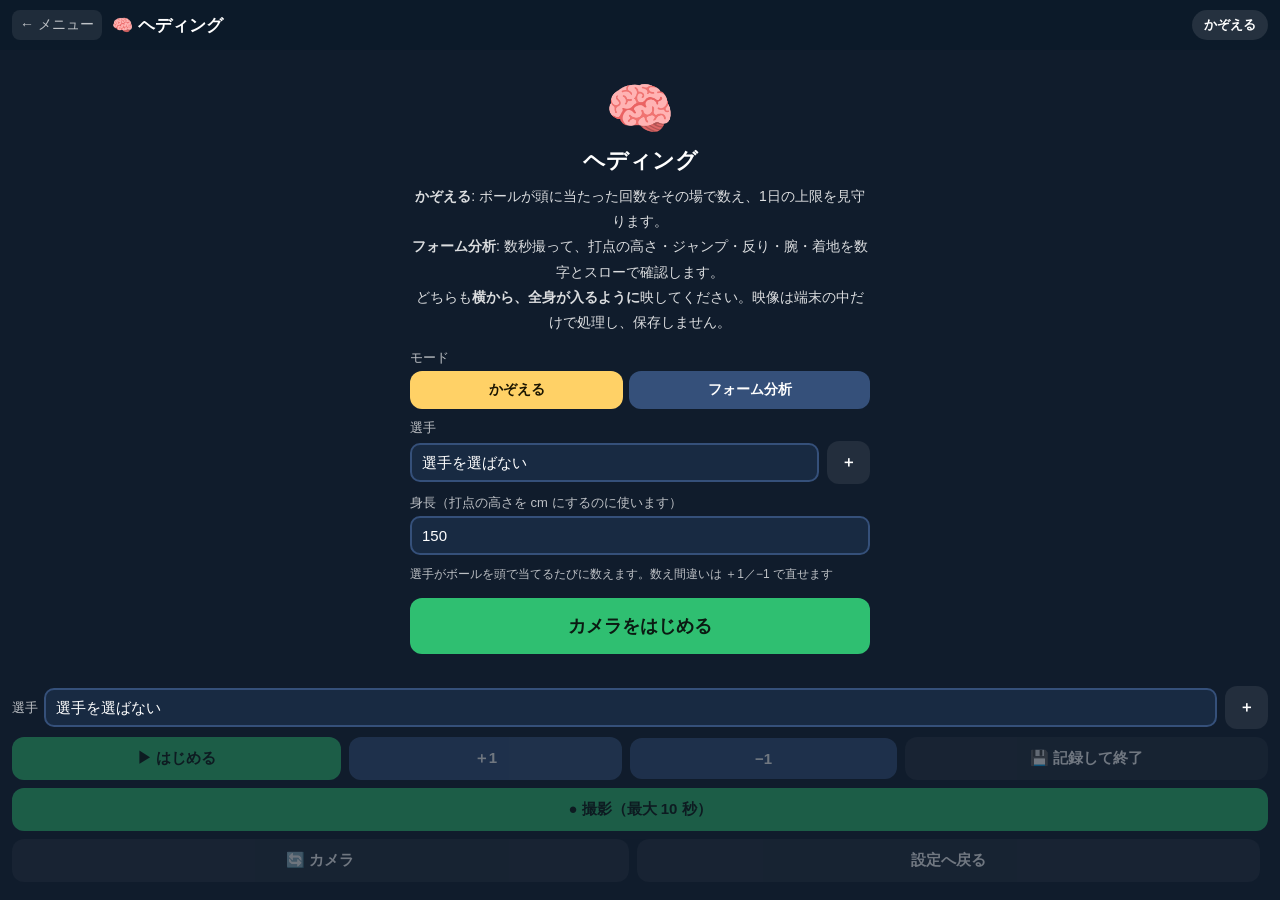
==== heading.html @ e214e5a9 "タイム計測・ヘディング・きろくを追加（オフライン対応の PWA） - ⏱ タイム計測: 画面の線の帯の画素変化で通過を検出（光電管方式、AI なし・60fps）。10/20/30m スプリント（スター" ====
<!DOCTYPE html>
<html lang="ja">
<head>
<meta charset="UTF-8">
<meta name="viewport" content="width=device-width, initial-scale=1, maximum-scale=1, user-scalable=no, viewport-fit=cover">
<meta name="theme-color" content="#0d1b2a">
<link rel="manifest" href="manifest.webmanifest">
<link rel="apple-touch-icon" href="img/icon-192.png">
<title>🧠 ヘディング</title>
<link rel="stylesheet" href="css/app.css">
<style>
  .cnt{position:absolute;top:8px;left:50%;transform:translateX(-50%);text-align:center;pointer-events:none;text-shadow:0 2px 12px rgba(0,0,0,.85)}
  .cnt .v{font-size:clamp(64px,18vw,140px);font-weight:800;line-height:1;color:#7CFC8A}
  .cnt .v.pop{transform:scale(1.2)}
  .cnt .l{font-size:13px;opacity:.85}
  .cnt .warn{color:var(--gold);font-weight:800;font-size:15px;margin-top:4px}
  .rec{position:absolute;top:10px;right:10px;background:rgba(230,57,70,.9);border-radius:999px;padding:6px 12px;font-weight:800;font-size:14px;pointer-events:none}
  .rec[hidden]{display:none}
  .prog{position:absolute;left:10%;right:10%;top:50%;transform:translateY(-50%);background:rgba(0,0,0,.7);border-radius:14px;padding:16px;text-align:center}
  .prog .bar{height:10px;border-radius:5px;background:rgba(255,255,255,.15);margin-top:10px;overflow:hidden}
  .prog .bar i{display:block;height:100%;background:var(--accent);width:0}
  .prog[hidden]{display:none}
  .contacts{display:flex;gap:6px;overflow-x:auto;padding-bottom:4px}
  .contacts button{flex:0 0 auto;padding:8px 12px;font-size:13px;background:rgba(255,255,255,.1)}
  .contacts button.on{background:var(--gold);color:#1a1400}
  .metrics{display:grid;grid-template-columns:repeat(auto-fill,minmax(120px,1fr));gap:6px}
  .metrics .m{background:var(--panel);border-radius:10px;padding:8px 10px}
  .metrics .m small{display:block;color:var(--dim);font-size:11px}
  .metrics .m b{font-size:20px;color:var(--gold)}
  .metrics .m b .u{font-size:12px;color:var(--dim);font-weight:600}
  .advice{font-size:13px;line-height:1.7;background:rgba(255,209,102,.12);border-left:3px solid var(--gold);padding:8px 10px;border-radius:8px}
  .scrub{display:flex;align-items:center;gap:8px}
  .scrub input{flex:1;accent-color:var(--blue)}
  .scrub button{padding:8px 12px}
</style>
</head>
<body>
<header>
  <a href="index.html">← メニュー</a>
  <h1>🧠 ヘディング</h1>
  <span class="chip" id="modeChip">かぞえる</span>
</header>

<div id="stage">
  <video id="video" playsinline muted></video>
  <canvas id="canvas"></canvas>
  <div class="cnt" id="cnt" hidden><div class="v" id="count">0</div><div class="l" id="cntLabel">今回の回数</div><div class="warn" id="capWarn"></div></div>
  <div class="rec" id="recTag" hidden>● 撮影中 <span id="recSec">0.0</span> 秒</div>
  <div class="prog" id="prog" hidden><div id="progText">分析中…</div><div class="bar"><i id="progBar"></i></div></div>
  <div class="status" id="status"></div>

  <div class="intro" id="intro">
    <div class="icon">🧠</div>
    <h2>ヘディング</h2>
    <p><b>かぞえる</b>: ボールが頭に当たった回数をその場で数え、1日の上限を見守ります。<br>
       <b>フォーム分析</b>: 数秒撮って、打点の高さ・ジャンプ・反り・腕・着地を数字とスローで確認します。<br>
       どちらも<b>横から、全身が入るように</b>映してください。映像は端末の中だけで処理し、保存しません。</p>
    <div class="form">
      <label>モード
        <div class="seg" id="modeSeg"><button data-mode="count" class="on">かぞえる</button><button data-mode="form">フォーム分析</button></div></label>
      <label>選手<div id="picker"></div></label>
      <label id="hLab">身長（打点の高さを cm にするのに使います）<input type="number" id="heightIn" inputmode="numeric" min="80" max="220" value="150"></label>
      <div class="hint" id="modeHint"></div>
    </div>
    <button class="go" id="setupBtn">カメラをはじめる</button>
    <div class="st" id="introStatus"></div>
  </div>
</div>

<div id="controls">
  <div class="row"><label style="flex:1">選手 <div id="picker2" style="flex:1"></div></label></div>
  <div class="row" id="countRow">
    <button class="primary" id="goBtn" disabled>▶ はじめる</button>
    <button id="plusBtn" disabled>＋1</button><button id="minusBtn" disabled>−1</button>
    <button class="ghost" id="saveCountBtn" disabled>💾 記録して終了</button>
  </div>
  <div class="row" id="formRow" hidden>
    <button class="primary" id="recBtn" disabled>● 撮影（最大 10 秒）</button>
    <button class="ghost" id="againBtn" hidden>もう一度撮る</button>
    <button class="ghost" id="saveFormBtn" hidden>💾 記録する</button>
  </div>
  <div id="review" hidden>
    <div class="scrub"><button id="prevF">◀</button><input type="range" id="scrubIn" min="0" max="0" value="0"><button id="nextF">▶</button><span class="hint" id="frameInfo"></span></div>
    <div class="contacts" id="contacts"></div>
    <div class="metrics" id="metrics"></div>
    <div class="advice" id="advice"></div>
  </div>
  <div class="row"><button class="ghost" id="flipBtn" disabled>🔄 カメラ</button><button class="ghost" id="settingsBtn" disabled>設定へ戻る</button><span class="hint" id="perf"></span></div>
  <div class="hint" id="hint"></div>
</div>

<script src="js/records.js"></script>
<script src="js/heading-core.js"></script>
<script src="js/common.js"></script>
<script type="module">
import { createPose, createBall, ballFrom, POSE_CONNECTIONS } from './js/vision.js';
const HC = window.HeadingCore, R = window.TrainingRecords, $ = id => document.getElementById(id);
const video = $('video'), canvas = $('canvas'), ctx = canvas.getContext('2d');

// ---------- 設定 ----------
let mode = localStorage.getItem('ts.heading.mode') || 'count';
let heightCm = +localStorage.getItem('ts.heading.height') || 150;
let facing = 'environment';
const picker = TS.playerPicker($('picker'), () => { heightFromPlayer(); picker2.refresh(); });
const picker2 = TS.playerPicker($('picker2'), () => { picker.refresh(); heightFromPlayer(); renderCount(); });
$('heightIn').value = heightCm;
function heightFromPlayer() {
  const p = R.playerById(TS.store, picker.get());
  if (p && p.heightCm) { heightCm = p.heightCm; $('heightIn').value = heightCm; }
}
heightFromPlayer();
function renderIntro() {
  document.querySelectorAll('#modeSeg button').forEach(b => b.classList.toggle('on', b.dataset.mode === mode));
  $('modeHint').textContent = mode === 'count'
    ? '選手がボールを頭で当てるたびに数えます。数え間違いは ＋1／−1 で直せます'
    : '「● 撮影」を押したら、最初に 1 秒まっすぐ立ってから、投げてもらったボールをヘディングしてください（1 本〜数本）';
  $('modeChip').textContent = mode === 'count' ? 'かぞえる' : 'フォーム分析';
}
document.querySelectorAll('#modeSeg button').forEach(b => b.addEventListener('click', () => { mode = b.dataset.mode; localStorage.setItem('ts.heading.mode', mode); renderIntro(); }));
renderIntro();

// ---------- 共通 ----------
let vw = 0, vh = 0, pose = null, ball = null, loopOn = false, lastTs = 0;
const setStatus = s => { $('status').textContent = s; $('status').style.display = s ? '' : 'none'; };
function tsMs(sec) { let ms = Math.round(sec * 1000); if (ms <= lastTs) ms = lastTs + 1; lastTs = ms; return ms; }
function drawPose(lm, color) {
  if (!lm) return;
  ctx.save(); ctx.strokeStyle = color || '#6EC6FF'; ctx.lineWidth = Math.max(2, vw / 320); ctx.fillStyle = ctx.strokeStyle;
  for (const c of POSE_CONNECTIONS) {
    const a = lm[c.start], b = lm[c.end];
    if (!a || !b || a.visibility < 0.4 || b.visibility < 0.4) continue;
    ctx.beginPath(); ctx.moveTo(a.x, a.y); ctx.lineTo(b.x, b.y); ctx.stroke();
  }
  for (const p of lm) { if (p.visibility >= 0.4) { ctx.beginPath(); ctx.arc(p.x, p.y, ctx.lineWidth * 1.4, 0, Math.PI * 2); ctx.fill(); } }
  ctx.restore();
}
function drawBall(b, color) {
  if (!b) return;
  ctx.save(); ctx.strokeStyle = color || '#FFD166'; ctx.lineWidth = Math.max(3, vw / 240);
  ctx.beginPath(); ctx.arc(b.x, b.y, b.r + 4, 0, Math.PI * 2); ctx.stroke(); ctx.restore();
}

// ---------- かぞえる ----------
const counter = new HC.HeadingCounter();
let counting = false, sessionCount = 0, detectBusy = false, perfAcc = 0, perfN = 0;
function capOf() { const p = R.playerById(TS.store, picker.get()); return p ? (p.headingCap || 20) : 20; }
function renderCount() {
  $('count').textContent = sessionCount;
  const pid = picker.get();
  if (pid) {
    const today = R.todayTotal(TS.store, pid, 'heading') + sessionCount, cap = capOf();
    $('cntLabel').textContent = `今回 ${sessionCount} 回　今日の合計 ${today} / ${cap} 回`;
    $('capWarn').textContent = today >= cap ? '⚠ 今日の上限に達しました。ここまでにしましょう' : today >= cap * 0.8 ? '上限が近づいています' : '';
  } else { $('cntLabel').textContent = '今回の回数'; $('capWarn').textContent = ''; }
}
function bump() {
  sessionCount++; renderCount();
  $('count').classList.add('pop'); setTimeout(() => $('count').classList.remove('pop'), 120);
  TS.beep(660 + Math.min(sessionCount * 6, 300), 0.1, 0.2);
  const pid = picker.get();
  if (pid && R.todayTotal(TS.store, pid, 'heading') + sessionCount === capOf()) { TS.beep(300, 0.4, 0.4, 'square'); }
}
async function countLoop() {
  if (!loopOn || mode !== 'count') return;
  if (!detectBusy && video.readyState >= 2) {
    detectBusy = true;
    const t0 = performance.now(), ms = tsMs(video.currentTime || t0 / 1000);
    let lm = null, b = null;
    try {
      const pr = pose.detectForVideo(video, ms);
      lm = pr.landmarks && pr.landmarks[0] ? HC.toPx(pr.landmarks[0], vw, vh) : null;
      b = ballFrom(ball.detectForVideo(video, ms));
    } catch (e) { console.warn(e); }
    ctx.drawImage(video, 0, 0, vw, vh);
    drawPose(lm); drawBall(b);
    const head = lm ? HC.headOf(lm) : null;
    if (head) { ctx.save(); ctx.strokeStyle = 'rgba(124,252,138,.8)'; ctx.lineWidth = 2; ctx.beginPath(); ctx.arc(head.x, head.y, head.s, 0, Math.PI * 2); ctx.stroke(); ctx.restore(); }
    if (counting && counter.push(ms / 1000, b, head)) bump();
    if (!head) setStatus('全身が映るように立ってください'); else if (!b) setStatus(counting ? 'ボールを見つけたら黄色い丸が付きます' : ''); else if (!counting) setStatus('「▶ はじめる」で数え始めます');
    else setStatus('');
    perfAcc += performance.now() - t0; perfN++;
    if (perfN >= 30) { $('perf').textContent = Math.round(1000 / (perfAcc / perfN)) + ' fps'; perfAcc = 0; perfN = 0; }
    detectBusy = false;
  }
  requestAnimationFrame(countLoop);
}
$('goBtn').addEventListener('click', () => {
  TS.unlockAudio();
  counting = !counting;
  $('goBtn').textContent = counting ? '⏸ 止める' : '▶ はじめる';
  $('goBtn').classList.toggle('danger', counting);
  if (counting) counter.reset();
});
$('plusBtn').addEventListener('click', () => { sessionCount++; renderCount(); });
$('minusBtn').addEventListener('click', () => { sessionCount = Math.max(0, sessionCount - 1); renderCount(); });
$('saveCountBtn').addEventListener('click', () => {
  if (sessionCount > 0) { R.addRecord(TS.store, picker.get(), 'heading', sessionCount); TS.saveStore(); TS.toast(`${sessionCount} 回を記録しました`); }
  sessionCount = 0; counting = false; $('goBtn').textContent = '▶ はじめる'; $('goBtn').classList.remove('danger'); renderCount();
});

// ---------- フォーム分析 ----------
let clip = [], recording = false, recStart = 0, capBusy = false, capCanvas = document.createElement('canvas'), capCtx = capCanvas.getContext('2d');
let analysis = null, frameIdx = 0, rvfc = 0, clipW = 0, clipH = 0, shownBmp = null, showSeq = 0;
const MAX_REC = 10, CAP_W = 960;
function formLoop(now, meta) {
  if (!loopOn || mode !== 'form') return;
  if (!analysis) { ctx.drawImage(video, 0, 0, vw, vh); }
  if (recording) {
    const t = (meta && typeof meta.mediaTime === 'number') ? meta.mediaTime : now / 1000;
    if (!recStart) recStart = t;
    const el = t - recStart;
    $('recSec').textContent = el.toFixed(1);
    if (!capBusy) {
      capBusy = true;
      capCtx.drawImage(video, 0, 0, capCanvas.width, capCanvas.height);
      const at = el;
      capCanvas.toBlob(blob => { if (recording && blob) clip.push({ t: at, blob }); capBusy = false; }, 'image/jpeg', 0.85);
    }
    if (el >= MAX_REC) stopRec();
  }
  rvfc = video.requestVideoFrameCallback ? video.requestVideoFrameCallback(formLoop) : requestAnimationFrame(n => formLoop(n, null));
}
function startRec() {
  TS.unlockAudio();
  clip = []; recStart = 0; recording = true; analysis = null;
  $('review').hidden = true; $('againBtn').hidden = true; $('saveFormBtn').hidden = true;
  $('recTag').hidden = false; $('recBtn').textContent = '■ 止める'; $('recBtn').classList.add('danger');
  setStatus('まっすぐ立ってから、ヘディング！');
  TS.beep(523, 0.1, 0.2);
}
function stopRec() {
  if (!recording) return;
  recording = false;
  $('recTag').hidden = true; $('recBtn').textContent = '● 撮影（最大 10 秒）'; $('recBtn').classList.remove('danger');
  TS.beep(392, 0.15, 0.2);
  setTimeout(analyze, 150);
}
$('recBtn').addEventListener('click', () => { if (recording) stopRec(); else startRec(); });
$('againBtn').addEventListener('click', () => { analysis = null; frames = []; $('review').hidden = true; $('againBtn').hidden = true; $('saveFormBtn').hidden = true; $('recBtn').hidden = false; setStatus(''); });

let frames = [];   // 分析用 {t, blob, lm, ball, body}（画像は圧縮したまま持ち、見るときだけ展開する）
async function analyze() {
  if (clip.length < 10) { setStatus('短すぎました。もう一度撮ってください'); return; }
  $('prog').hidden = false; $('recBtn').disabled = true;
  frames = [];
  lastTs = 0;
  for (let i = 0; i < clip.length; i++) {
    const f = clip[i];
    $('progText').textContent = `分析中… ${i + 1} / ${clip.length} コマ`;
    $('progBar').style.width = Math.round((i + 1) / clip.length * 100) + '%';
    let lm = null, b = null, bmp = null;
    try {
      bmp = await createImageBitmap(f.blob);
      const ms = tsMs(f.t + 1);
      const pr = pose.detectForVideo(bmp, ms);
      lm = pr.landmarks && pr.landmarks[0] ? HC.toPx(pr.landmarks[0], bmp.width, bmp.height) : null;
      b = ballFrom(ball.detectForVideo(bmp, ms));
    } catch (e) { console.warn(e); }
    if (bmp) { clipW = bmp.width; clipH = bmp.height; bmp.close(); }
    frames.push({ t: f.t, blob: f.blob, lm, ball: b, body: lm ? HC.bodyOf(lm) : null });
    if (i % 4 === 3) await new Promise(r => setTimeout(r, 0));
  }
  clip = [];
  analysis = HC.analyzeClip(frames, { heightCm });
  $('prog').hidden = true; $('recBtn').disabled = false; $('recBtn').hidden = true;
  $('againBtn').hidden = false; $('saveFormBtn').hidden = analysis.contacts.length === 0;
  showReview();
}
const CONTACT_JA = { forehead: '額（おでこ）', top: '頭のてっぺん', low: '顔・首' };
function showReview() {
  const cs = analysis.contacts;
  $('review').hidden = false;
  $('scrubIn').max = frames.length - 1;
  $('contacts').innerHTML = cs.length ? cs.map((c, i) => `<button data-i="${i}">${i + 1} 本目 ${c.t.toFixed(2)}s</button>`).join('') : '<span class="hint">当たった瞬間が見つかりませんでした。ボールと全身が映っているか、明るさを確かめてもう一度</span>';
  $('contacts').querySelectorAll('button').forEach(b => b.addEventListener('click', () => selectContact(+b.dataset.i)));
  if (cs.length) selectContact(0); else { showFrame(0); $('metrics').innerHTML = ''; $('advice').textContent = ''; }
  setStatus(cs.length ? `${cs.length} 本 見つかりました。◀ ▶ でコマ送りできます` : '');
}
let curContact = -1;
function selectContact(i) {
  curContact = i;
  const c = analysis.contacts[i];
  $('contacts').querySelectorAll('button').forEach(b => b.classList.toggle('on', +b.dataset.i === i));
  const m = [], u = (v, unit) => `${v}<span class="u"> ${unit}</span>`;
  if (c.contactHeightCm != null) m.push(['打点の高さ', u(c.contactHeightCm, 'cm')]);
  if (c.jumpCm != null) m.push(['ジャンプ', u(c.jumpCm, 'cm')]);
  m.push(['当てた場所', CONTACT_JA[c.contact] || '—']);
  if (c.takeoffToContactSec != null) m.push(['踏み切り→当たる', u(c.takeoffToContactSec.toFixed(2), '秒')]);
  if (c.backLeanDeg != null) m.push(['上体の反り', u(c.backLeanDeg, '°')]);
  if (c.leanAtContactDeg != null) m.push(['当たる瞬間の傾き', u(c.leanAtContactDeg, '°')]);
  if (c.elbowRiseCm != null) m.push(['肘の高さ（肩から）', u((c.elbowRiseCm > 0 ? '+' : '') + c.elbowRiseCm, 'cm')]);
  if (c.landingKneeDeg != null) m.push(['着地の膝', u(c.landingKneeDeg, '°')]);
  $('metrics').innerHTML = m.map(x => `<div class="m"><small>${x[0]}</small><b>${x[1]}</b></div>`).join('');
  const adv = [];
  if (c.contact === 'top') adv.push('頭のてっぺんに当たっています。額（おでこ）で当てるように、ボールを最後まで見ましょう。');
  if (c.contact === 'low') adv.push('当たる位置が低め。ボールに対して踏み込み、額で迎えにいきましょう。');
  if (c.contact === 'forehead') adv.push('額でしっかり当てられています。');
  if (c.backLeanDeg != null && c.backLeanDeg < 8) adv.push('上体の反りが小さめ。当たる前に胸を張って反り、振り出すと強いヘディングになります。');
  if (c.elbowRiseCm != null && c.elbowRiseCm < -5) adv.push('腕が下がっています。両腕を振り上げてバランスを取ると、空中で安定します。');
  if (c.takeoffToContactSec != null && c.takeoffToContactSec < 0.12) adv.push('踏み切りが遅め。少し早めにジャンプして、最高点で当てましょう。');
  if (c.landingKneeDeg != null && c.landingKneeDeg > 165) adv.push('着地で膝が伸びています。膝を曲げてやわらかく着地するとケガの予防になります。');
  if (c.jumpCm != null && c.jumpCm < 5) adv.push('その場のヘディングです。ジャンプヘッドでは打点がさらに上がります。');
  $('advice').textContent = adv.join(' ');
  showFrame(c.frame);
}
async function showFrame(i) {
  frameIdx = Math.max(0, Math.min(frames.length - 1, i));
  $('scrubIn').value = frameIdx;
  const f = frames[frameIdx];
  if (!f) return;
  $('frameInfo').textContent = `${f.t.toFixed(2)}s`;
  const seq = ++showSeq;
  let bmp = null;
  try { bmp = await createImageBitmap(f.blob); } catch (e) { /* 展開できなければ骨格だけ描く */ }
  if (seq !== showSeq) { if (bmp) bmp.close(); return; }   // 送りが速いときは最後の 1 枚だけ描く
  if (shownBmp) shownBmp.close();
  shownBmp = bmp;
  if (canvas.width !== clipW && clipW) { canvas.width = clipW; canvas.height = clipH; vw = clipW; vh = clipH; }
  if (bmp) ctx.drawImage(bmp, 0, 0); else { ctx.fillStyle = '#000'; ctx.fillRect(0, 0, vw, vh); }
  drawPose(f.lm, '#6EC6FF'); drawBall(f.ball);
  const ref = analysis && analysis.ref;
  if (ref) {
    ctx.save(); ctx.setLineDash([8, 6]); ctx.lineWidth = 2;
    ctx.strokeStyle = 'rgba(255,255,255,.7)'; ctx.beginPath(); ctx.moveTo(0, ref.groundY); ctx.lineTo(vw, ref.groundY); ctx.stroke();
    ctx.strokeStyle = 'rgba(255,209,102,.8)'; ctx.beginPath(); ctx.moveTo(0, ref.headTop); ctx.lineTo(vw, ref.headTop); ctx.stroke();
    ctx.setLineDash([]); ctx.fillStyle = '#FFD166'; ctx.font = `bold ${Math.round(vh / 32)}px sans-serif`; ctx.fillText('立ったときの頭', 8, ref.headTop - 6);
    const c = curContact >= 0 ? analysis.contacts[curContact] : null;
    if (c && c.frame === frameIdx && c.ball && c.contactHeightCm != null) {
      ctx.strokeStyle = '#7CFC8A'; ctx.lineWidth = 3; ctx.beginPath(); ctx.moveTo(c.ball.x, c.ball.y); ctx.lineTo(c.ball.x, ref.groundY); ctx.stroke();
      ctx.fillStyle = '#7CFC8A'; ctx.font = `bold ${Math.round(vh / 22)}px sans-serif`; ctx.fillText(`${c.contactHeightCm} cm`, c.ball.x + 10, (c.ball.y + ref.groundY) / 2);
    }
    ctx.restore();
  }
}
$('scrubIn').addEventListener('input', () => showFrame(+$('scrubIn').value));
$('prevF').addEventListener('click', () => showFrame(frameIdx - 1));
$('nextF').addEventListener('click', () => showFrame(frameIdx + 1));
$('saveFormBtn').addEventListener('click', () => {
  const cs = analysis.contacts, pid = picker.get();
  R.addRecord(TS.store, pid, 'heading', cs.length);
  const hs = cs.map(c => c.contactHeightCm).filter(v => v != null), js = cs.map(c => c.jumpCm).filter(v => v != null);
  if (hs.length) R.addRecord(TS.store, pid, 'headHeight', Math.max(...hs));
  if (js.length) R.addRecord(TS.store, pid, 'headJump', Math.max(...js));
  TS.saveStore();
  TS.toast(`記録しました（${cs.length} 本${hs.length ? '・打点 ' + Math.max(...hs) + 'cm' : ''}）`);
  $('saveFormBtn').hidden = true;
});

// ---------- 開始 ----------
function onCamera() {
  vw = video.videoWidth; vh = video.videoHeight;
  canvas.width = vw; canvas.height = vh;
  const k = Math.min(1, CAP_W / vw);
  capCanvas.width = Math.round(vw * k); capCanvas.height = Math.round(vh * k);
}
$('setupBtn').addEventListener('click', async () => {
  TS.unlockAudio();
  const h = parseInt($('heightIn').value, 10);
  if (!(h >= 80 && h <= 220)) { $('introStatus').textContent = '身長は 80〜220cm で入力してください'; return; }
  heightCm = h; localStorage.setItem('ts.heading.height', h);
  const p = R.playerById(TS.store, picker.get()); if (p) { p.heightCm = h; TS.saveStore(); }
  $('setupBtn').disabled = true;
  try {
    $('introStatus').textContent = 'AI を読み込み中…（はじめてのときは少し時間がかかります）';
    if (!pose || pose._kind !== (mode === 'form' ? 'full' : 'lite')) {
      if (pose) { pose.close(); pose = null; }
      pose = await createPose(mode === 'form' ? 'full' : 'lite', 'VIDEO'); pose._kind = mode === 'form' ? 'full' : 'lite';
    }
    if (!ball) ball = await createBall('VIDEO');
    $('introStatus').textContent = 'カメラを起動中…';
    await TS.startCamera(video, { facing, fps: 60, width: 1280, height: 720 });
    onCamera();
    $('intro').style.display = 'none';
    ['goBtn', 'plusBtn', 'minusBtn', 'saveCountBtn', 'recBtn', 'flipBtn', 'settingsBtn'].forEach(id => { $(id).disabled = false; });
    picker2.refresh();
    $('countRow').hidden = mode !== 'count'; $('formRow').hidden = mode !== 'form'; $('cnt').hidden = mode !== 'count';
    $('hint').textContent = mode === 'count' ? '横から全身が入るように。ボールは白より色付きのほうが見つけやすいです' : '横から全身が入るように。撮影の最初に 1 秒まっすぐ立つと、身長から高さを cm にできます';
    renderIntro(); renderCount();
    loopOn = true; lastTs = 0;
    if (mode === 'count') countLoop(); else formLoop(performance.now(), null);
    TS.keepAwake();
  } catch (err) {
    console.error(err);
    $('introStatus').textContent = String(err && err.name || '').indexOf('Not') === 0 || !window.isSecureContext ? TS.cameraError(err) : 'AI の読み込みに失敗しました。ページを開き直してください（' + (err && err.message || err) + '）';
  }
  $('setupBtn').disabled = false;
});
$('settingsBtn').addEventListener('click', () => { loopOn = false; if (rvfc && video.cancelVideoFrameCallback) video.cancelVideoFrameCallback(rvfc); analysis = null; frames = []; $('review').hidden = true; $('intro').style.display = 'flex'; });
$('flipBtn').addEventListener('click', async () => {
  facing = facing === 'environment' ? 'user' : 'environment';
  try { await TS.startCamera(video, { facing, fps: 60, width: 1280, height: 720 }); onCamera(); } catch (e) { facing = facing === 'environment' ? 'user' : 'environment'; }
});
window.__hd = () => ({ clip: clip.length, frames: frames.length, recording, capBusy, loopOn, mode, analysis: !!analysis });
TS.registerSW();
</script>
</body>
</html>
---- css/app.css ----
/* ⚽ トレーニングシステム 共通スタイル */
:root{
  --bg:#0d1b2a; --bg2:#101c2c; --panel:#16273b; --line:rgba(255,255,255,.12);
  --txt:#fff; --dim:rgba(255,255,255,.72); --accent:#2fbf71; --blue:#6EC6FF; --gold:#FFD166; --red:#e63946; --steel:#35507a;
}
*{margin:0;padding:0;box-sizing:border-box;-webkit-tap-highlight-color:transparent}
html,body{height:100%;overflow:hidden}
body{font-family:"Hiragino Kaku Gothic ProN","Hiragino Sans","Yu Gothic",Meiryo,sans-serif;background:var(--bg);color:var(--txt);display:flex;flex-direction:column;user-select:none;-webkit-user-select:none}
button,input,select{font-family:inherit;font-size:15px;color:var(--txt)}
button{border:none;border-radius:12px;padding:12px 14px;font-weight:700;background:var(--steel);cursor:pointer;touch-action:manipulation}
button:active{filter:brightness(.85)}
button:disabled{opacity:.4;cursor:default}
button.primary{background:var(--accent);color:#0b1a12}
button.danger{background:var(--red)}
button.ghost{background:rgba(255,255,255,.08)}
button.on{background:var(--gold);color:#1a1400}
input,select{background:#182a42;border:2px solid var(--steel);border-radius:10px;padding:9px 10px}
select{appearance:none;-webkit-appearance:none}
header{padding:8px 12px;display:flex;align-items:center;gap:10px;background:rgba(13,27,42,.92);z-index:10;min-height:50px}
header h1{font-size:17px;font-weight:700;flex:1;white-space:nowrap;overflow:hidden;text-overflow:ellipsis}
header a{color:var(--dim);text-decoration:none;font-size:14px;padding:6px 8px;border-radius:8px;background:rgba(255,255,255,.08)}
.chip{display:inline-flex;align-items:center;gap:6px;border-radius:999px;padding:6px 12px;background:rgba(255,255,255,.1);font-size:13px;font-weight:700}
.chip.on{background:var(--gold);color:#1a1400}
#stage{position:relative;flex:1;min-height:0;background:#000;display:flex;align-items:center;justify-content:center;overflow:hidden;touch-action:none}
#video{display:none}
#canvas{max-width:100%;max-height:100%;display:block}
.overlay{position:absolute;pointer-events:none}
.status{position:absolute;bottom:10px;left:50%;transform:translateX(-50%);background:rgba(0,0,0,.65);border-radius:999px;padding:8px 16px;font-size:14px;max-width:94%;text-align:center;pointer-events:none;white-space:nowrap;overflow:hidden;text-overflow:ellipsis}
.big{position:absolute;top:8px;left:50%;transform:translateX(-50%);text-align:center;pointer-events:none;text-shadow:0 2px 12px rgba(0,0,0,.85)}
.big .v{font-size:clamp(52px,15vw,120px);font-weight:800;line-height:1;color:var(--blue)}
.big .v.pop{color:#7CFC8A}
.big .v .u{font-size:.35em;font-weight:700}
.big .l{font-size:13px;opacity:.85;margin-top:2px}
.corner{position:absolute;background:rgba(0,0,0,.55);border-radius:12px;padding:8px 12px;font-size:13px;line-height:1.6;pointer-events:none}
.corner .label{font-size:11px;opacity:.8}
.corner b{font-size:22px;color:var(--gold)}
#controls{display:flex;flex-direction:column;gap:8px;padding:10px 12px calc(10px + env(safe-area-inset-bottom));background:var(--bg2);max-height:46vh;overflow-y:auto}
.row{display:flex;gap:8px;align-items:center;flex-wrap:wrap}
.row>button{flex:1 1 auto}
.row label{font-size:13px;color:var(--dim);display:flex;align-items:center;gap:6px}
.hint{font-size:12px;color:var(--dim);line-height:1.6}
.intro{position:absolute;inset:0;background:var(--bg2);display:flex;flex-direction:column;align-items:center;justify-content:flex-start;text-align:center;padding:20px 20px calc(24px + env(safe-area-inset-bottom));z-index:20;overflow-y:auto}
.intro .icon{font-size:56px;margin:6px 0 4px}
.intro h2{font-size:22px;margin-bottom:8px}
.intro p{font-size:14px;line-height:1.8;opacity:.85;max-width:460px;margin-bottom:14px}
.intro .form{display:flex;flex-direction:column;gap:10px;width:min(460px,100%);text-align:left;margin-bottom:14px}
.intro .form label{font-size:13px;color:var(--dim);display:flex;flex-direction:column;gap:4px}
.intro .form .seg{display:flex;gap:6px;flex-wrap:wrap}
.intro .form .seg button{flex:1 1 auto;padding:10px 8px;font-size:14px}
.intro button.go{background:var(--accent);color:#0b1a12;padding:16px 40px;font-size:18px;width:min(460px,100%)}
.intro .st{margin-top:12px;font-size:13px;opacity:.75;min-height:1.2em;max-width:460px}
.toast{position:fixed;left:50%;bottom:calc(70px + env(safe-area-inset-bottom));transform:translateX(-50%);background:rgba(0,0,0,.85);color:#fff;padding:10px 16px;border-radius:12px;font-size:14px;z-index:50;pointer-events:none;opacity:0;transition:opacity .2s}
.toast.show{opacity:1}
.list{display:flex;flex-direction:column;gap:6px}
.item{display:flex;align-items:center;gap:10px;padding:10px 12px;border-radius:12px;background:var(--panel)}
.item .n{flex:1;min-width:0}
.item .n small{display:block;color:var(--dim);font-size:12px}
.item .v{font-size:20px;font-weight:800;color:var(--gold);white-space:nowrap}
.item .x{background:none;color:var(--dim);font-size:18px;padding:4px 8px}
.pick{display:flex;gap:8px;align-items:center;min-width:0}
.pick select{flex:1;min-width:0}
.result{position:absolute;inset:0;background:rgba(13,27,42,.96);z-index:15;display:flex;flex-direction:column;align-items:center;justify-content:center;padding:20px;text-align:center}
.result .t{font-size:clamp(64px,22vw,150px);font-weight:800;color:#7CFC8A;line-height:1}
.result .t .u{font-size:.3em}
.result .sub{color:var(--dim);margin:8px 0 18px;font-size:15px}
.result .row{width:min(420px,100%)}
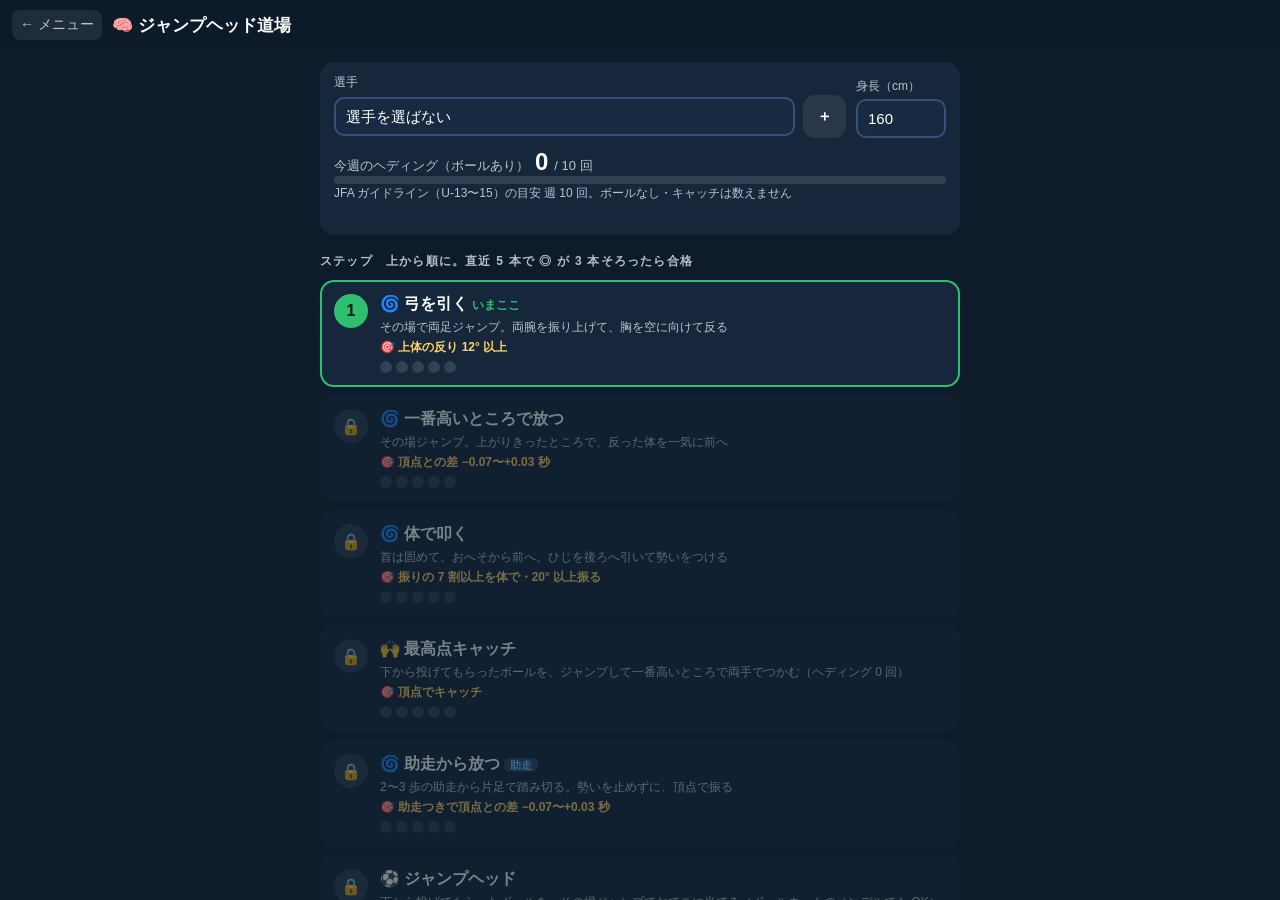
==== commit f7c99439: "ヘディングを「ジャンプヘッド道場」に作り直す - 跳ぶだけで自動スロー再生（撮りっぱなしでジャンプを検出して切り出す） - 頂点（滞空の真ん中）と当たった／振った／つかんだ瞬間の差を判定し、局面ごとに" ====
--- a/heading.html
+++ b/heading.html
@@ -6,391 +6,946 @@
 <meta name="theme-color" content="#0d1b2a">
 <link rel="manifest" href="manifest.webmanifest">
 <link rel="apple-touch-icon" href="img/icon-192.png">
-<title>🧠 ヘディング</title>
+<title>🧠 ジャンプヘッド道場</title>
 <link rel="stylesheet" href="css/app.css">
 <style>
-  .cnt{position:absolute;top:8px;left:50%;transform:translateX(-50%);text-align:center;pointer-events:none;text-shadow:0 2px 12px rgba(0,0,0,.85)}
-  .cnt .v{font-size:clamp(64px,18vw,140px);font-weight:800;line-height:1;color:#7CFC8A}
-  .cnt .v.pop{transform:scale(1.2)}
-  .cnt .l{font-size:13px;opacity:.85}
-  .cnt .warn{color:var(--gold);font-weight:800;font-size:15px;margin-top:4px}
-  .rec{position:absolute;top:10px;right:10px;background:rgba(230,57,70,.9);border-radius:999px;padding:6px 12px;font-weight:800;font-size:14px;pointer-events:none}
-  .rec[hidden]{display:none}
-  .prog{position:absolute;left:10%;right:10%;top:50%;transform:translateY(-50%);background:rgba(0,0,0,.7);border-radius:14px;padding:16px;text-align:center}
-  .prog .bar{height:10px;border-radius:5px;background:rgba(255,255,255,.15);margin-top:10px;overflow:hidden}
-  .prog .bar i{display:block;height:100%;background:var(--accent);width:0}
-  .prog[hidden]{display:none}
-  .contacts{display:flex;gap:6px;overflow-x:auto;padding-bottom:4px}
-  .contacts button{flex:0 0 auto;padding:8px 12px;font-size:13px;background:rgba(255,255,255,.1)}
-  .contacts button.on{background:var(--gold);color:#1a1400}
-  .metrics{display:grid;grid-template-columns:repeat(auto-fill,minmax(120px,1fr));gap:6px}
+  /* ---------- ハブ ---------- */
+  #hub{flex:1;min-height:0;overflow-y:auto;padding:12px 14px calc(24px + env(safe-area-inset-bottom));display:flex;flex-direction:column;gap:10px;align-items:center;user-select:text;-webkit-user-select:text}
+  #hub>*{width:min(640px,100%)}
+  #hub h3{font-size:12px;letter-spacing:.1em;color:var(--dim);margin:8px 0 0}
+  .panel{background:var(--panel);border-radius:14px;padding:12px 14px;display:flex;flex-direction:column;gap:10px}
+  .who{display:flex;gap:10px;flex-wrap:wrap;align-items:flex-end}
+  .who label{font-size:12px;color:var(--dim);display:flex;flex-direction:column;gap:4px}
+  .who label:first-child{flex:1 1 220px}
+  .who input{width:90px}
+  .wk{display:flex;align-items:baseline;gap:6px;font-size:13px;color:var(--dim)}
+  .wk b{font-size:24px;color:var(--txt)}
+  .bar{height:8px;border-radius:4px;background:rgba(255,255,255,.12);overflow:hidden}
+  .bar i{display:block;height:100%;background:var(--accent)}
+  .bar i.near{background:var(--gold)} .bar i.over{background:var(--red)}
+  .note{border-left:3px solid var(--gold);padding:4px 10px;font-size:14px;line-height:1.6}
+  .note small{display:block;color:var(--dim);font-size:11px}
+  .note p{color:var(--dim);font-size:13px}
+  .chips{display:flex;flex-wrap:wrap;gap:6px;margin-top:4px}
+  .chips span{font-size:12px;background:rgba(255,255,255,.1);border-radius:999px;padding:3px 10px}
+  .step{display:flex;gap:12px;text-align:left;background:var(--panel);border:2px solid transparent;border-radius:14px;padding:12px;width:100%}
+  .step .num{flex:0 0 34px;height:34px;border-radius:50%;background:rgba(255,255,255,.1);display:flex;align-items:center;justify-content:center;font-size:16px}
+  .step.now{border-color:var(--accent)} .step.now .num{background:var(--accent);color:#0b1a12}
+  .step.done .num{background:var(--gold);color:#1a1400}
+  .step:disabled{opacity:.45}
+  .step .body{flex:1;min-width:0;display:flex;flex-direction:column;gap:3px}
+  .step .t{font-size:16px}
+  .step .how{font-size:12px;color:var(--dim);font-weight:500;line-height:1.5}
+  .step .goal{font-size:12px;color:var(--gold);font-weight:600}
+  .tag{font-size:11px;border-radius:6px;padding:1px 6px;background:rgba(110,198,255,.2);color:var(--blue);margin-left:4px}
+  .ok{font-size:12px;color:var(--gold);margin-left:4px} .nowt{font-size:12px;color:var(--accent);margin-left:4px}
+  .dots{display:flex;gap:4px;margin-top:2px}
+  .dots i{width:12px;height:12px;border-radius:50%;background:rgba(255,255,255,.12)}
+  .dots i.a{background:#7CFC8A} .dots i.x{background:rgba(255,255,255,.35)}
+  .free{display:grid;grid-template-columns:repeat(3,1fr);gap:8px}
+  .free button{display:flex;flex-direction:column;align-items:center;gap:2px;padding:12px 6px;font-size:13px;background:var(--panel)}
+  .free button span{font-size:26px}
+  .free button small{font-size:11px;color:var(--dim);font-weight:500}
+  details.panel summary{font-weight:700;cursor:pointer}
+  details.panel ul{padding-left:18px;font-size:13px;line-height:1.8;color:var(--dim)}
+  .set{display:flex;align-items:center;justify-content:space-between;gap:10px;font-size:14px}
+  .set small{display:block;color:var(--dim);font-size:11px}
+  .set input[type=checkbox]{width:22px;height:22px;accent-color:var(--accent)}
+  #hubStatus{text-align:center;font-size:13px;color:var(--gold);min-height:1.2em}
+  /* ---------- 練習 ---------- */
+  #practice{flex:1;min-height:0;display:flex;flex-direction:column}
+  #practice[hidden],#hub[hidden],.chip[hidden]{display:none}
+  .banner{position:absolute;top:8px;left:8px;right:8px;display:flex;flex-direction:column;gap:2px;pointer-events:none;text-shadow:0 1px 6px rgba(0,0,0,.9)}
+  .banner b{font-size:16px} .banner span{font-size:12px;opacity:.9}
+  .ready{position:absolute;bottom:10px;left:50%;transform:translateX(-50%);border-radius:18px;padding:8px 16px;font-size:14px;font-weight:700;max-width:94%;width:max-content;text-align:center;pointer-events:none;background:rgba(0,0,0,.65)}
+  .ready.go{background:rgba(47,191,113,.9);color:#0b1a12}
+  .ready.wait{background:rgba(255,209,102,.9);color:#1a1400}
+  .prog{position:absolute;left:12%;right:12%;top:50%;transform:translateY(-50%);background:rgba(0,0,0,.75);border-radius:14px;padding:14px;text-align:center}
+  .prog .bar{margin-top:10px}
+  #result{display:flex;flex-direction:column;gap:10px}
+  .prog[hidden],.predict[hidden],#result[hidden]{display:none}
+  .predict{position:absolute;inset:0;background:rgba(13,27,42,.82);display:flex;flex-direction:column;align-items:center;justify-content:center;gap:14px;padding:16px;text-align:center}
+  .predict h2{font-size:clamp(20px,4.5vw,30px)}
+  .predict .opts{display:flex;gap:10px;width:min(560px,100%)}
+  .predict .opts button{flex:1;padding:22px 6px;font-size:clamp(17px,4vw,24px)}
+  .predict .skip{background:none;color:var(--dim);font-weight:600}
+  #controls{max-height:48vh}
+  .verdict{display:flex;align-items:center;gap:12px}
+  .verdict .g{font-size:54px;font-weight:800;line-height:1;width:64px;text-align:center}
+  .g.A{color:#7CFC8A} .g.B{color:var(--gold)} .g.C{color:#ff8a8a}
+  .verdict .vt{font-size:13px;color:var(--dim)}
+  .verdict .vn{font-size:20px;font-weight:800}
+  .cue{font-size:17px;font-weight:700;line-height:1.6;background:rgba(124,252,138,.1);border-left:4px solid #7CFC8A;padding:8px 12px;border-radius:8px}
+  .cue.fix{background:rgba(255,209,102,.12);border-color:var(--gold)}
+  .safety{font-size:14px;font-weight:700;color:#ff9f9f}
+  .safety:empty,.predres:empty,.cue:empty{display:none}
+  .predres{font-size:14px;color:var(--dim)}
+  .predres b{color:var(--txt)}
+  .phases{display:grid;grid-template-columns:repeat(auto-fill,minmax(118px,1fr));gap:6px}
+  .phases button{display:flex;align-items:center;justify-content:space-between;gap:6px;padding:8px 10px;font-size:13px;background:rgba(255,255,255,.08);white-space:nowrap}
+  .phases button b{font-size:18px}
+  .phases button.sel{outline:2px solid var(--blue)}
+  .play{display:flex;align-items:center;gap:8px}
+  .play input{flex:1;accent-color:var(--blue)}
+  .play button{padding:8px 12px}
+  .speed{display:flex;gap:4px} .speed button{padding:8px 9px;font-size:12px;background:rgba(255,255,255,.08)} .speed button.on{background:var(--gold);color:#1a1400}
+  .keys{display:flex;gap:6px;overflow-x:auto}
+  .keys button{flex:0 0 auto;padding:8px 12px;font-size:13px;background:rgba(255,255,255,.1)}
+  .metrics{display:grid;grid-template-columns:repeat(auto-fill,minmax(130px,1fr));gap:6px;margin-top:8px}
   .metrics .m{background:var(--panel);border-radius:10px;padding:8px 10px}
   .metrics .m small{display:block;color:var(--dim);font-size:11px}
-  .metrics .m b{font-size:20px;color:var(--gold)}
+  .metrics .m b{font-size:18px;color:var(--gold)}
   .metrics .m b .u{font-size:12px;color:var(--dim);font-weight:600}
-  .advice{font-size:13px;line-height:1.7;background:rgba(255,209,102,.12);border-left:3px solid var(--gold);padding:8px 10px;border-radius:8px}
-  .scrub{display:flex;align-items:center;gap:8px}
-  .scrub input{flex:1;accent-color:var(--blue)}
-  .scrub button{padding:8px 12px}
+  details.more summary{font-size:13px;color:var(--dim);cursor:pointer}
+  .stepprog{font-size:13px;color:var(--dim);display:flex;align-items:center;gap:8px;flex-wrap:wrap}
+  .reveal{background:var(--blue);color:#06233a}
+  /* ---------- 練習のまとめ ---------- */
+  .sheet{position:fixed;inset:0;background:rgba(8,16,26,.96);z-index:40;overflow-y:auto;padding:18px 16px calc(24px + env(safe-area-inset-bottom));display:flex;flex-direction:column;align-items:center;gap:12px;user-select:text;-webkit-user-select:text}
+  .sheet[hidden]{display:none}
+  .sheet>*{width:min(560px,100%)}
+  .sheet h2{font-size:20px}
+  .sumrow{display:flex;align-items:center;gap:8px;font-size:13px}
+  .sumrow span:first-child{width:84px;color:var(--dim)}
+  .sumrow .bar{flex:1;height:10px}
+  .pick-chips{display:flex;flex-wrap:wrap;gap:6px}
+  .pick-chips button{padding:8px 12px;font-size:13px;background:rgba(255,255,255,.08);border-radius:999px}
+  .pick-chips button.on{background:var(--gold);color:#1a1400}
+  .sheet textarea{width:100%;min-height:70px;background:#182a42;border:2px solid var(--steel);border-radius:10px;padding:9px 10px;color:var(--txt);font-family:inherit;font-size:15px}
+  .sheet select{width:100%}
+  .alert{background:rgba(230,57,70,.18);border-left:4px solid var(--red);padding:8px 12px;border-radius:8px;font-size:14px;line-height:1.6}
+  .alert[hidden]{display:none}
+  @media (orientation:landscape) and (max-height:620px){
+    #practice{flex-direction:row}
+    #controls{max-height:none;width:min(44vw,420px);flex:0 0 auto}
+  }
 </style>
 </head>
 <body>
 <header>
-  <a href="index.html">← メニュー</a>
-  <h1>🧠 ヘディング</h1>
-  <span class="chip" id="modeChip">かぞえる</span>
+  <a href="index.html" id="backLink">← メニュー</a>
+  <h1 id="title">🧠 ジャンプヘッド道場</h1>
+  <span class="chip" id="chip" hidden></span>
 </header>
 
-<div id="stage">
-  <video id="video" playsinline muted></video>
-  <canvas id="canvas"></canvas>
-  <div class="cnt" id="cnt" hidden><div class="v" id="count">0</div><div class="l" id="cntLabel">今回の回数</div><div class="warn" id="capWarn"></div></div>
-  <div class="rec" id="recTag" hidden>● 撮影中 <span id="recSec">0.0</span> 秒</div>
-  <div class="prog" id="prog" hidden><div id="progText">分析中…</div><div class="bar"><i id="progBar"></i></div></div>
-  <div class="status" id="status"></div>
-
-  <div class="intro" id="intro">
-    <div class="icon">🧠</div>
-    <h2>ヘディング</h2>
-    <p><b>かぞえる</b>: ボールが頭に当たった回数をその場で数え、1日の上限を見守ります。<br>
-       <b>フォーム分析</b>: 数秒撮って、打点の高さ・ジャンプ・反り・腕・着地を数字とスローで確認します。<br>
-       どちらも<b>横から、全身が入るように</b>映してください。映像は端末の中だけで処理し、保存しません。</p>
-    <div class="form">
-      <label>モード
-        <div class="seg" id="modeSeg"><button data-mode="count" class="on">かぞえる</button><button data-mode="form">フォーム分析</button></div></label>
+<main id="hub">
+  <div class="panel">
+    <div class="who">
       <label>選手<div id="picker"></div></label>
-      <label id="hLab">身長（打点の高さを cm にするのに使います）<input type="number" id="heightIn" inputmode="numeric" min="80" max="220" value="150"></label>
-      <div class="hint" id="modeHint"></div>
+      <label>身長（cm）<input type="number" id="heightIn" inputmode="numeric" min="100" max="220" value="160"></label>
     </div>
-    <button class="go" id="setupBtn">カメラをはじめる</button>
-    <div class="st" id="introStatus"></div>
+    <div id="weekBox"></div>
+    <div id="noteBox"></div>
+    <div id="senseBox"></div>
+  </div>
+
+  <h3>ステップ　上から順に。直近 5 本で ◎ が 3 本そろったら合格</h3>
+  <div id="steps" style="display:flex;flex-direction:column;gap:8px"></div>
+
+  <h3>フリー練習（ステップと関係なく、全部の局面を見る）</h3>
+  <div class="free">
+    <button data-free="shadow"><span>🌀</span>ボールなし<small>フォームだけ</small></button>
+    <button data-free="catch"><span>🙌</span>最高点キャッチ<small>ヘディング 0 回</small></button>
+    <button data-free="ball"><span>⚽</span>ボールあり<small>本数を数える</small></button>
+  </div>
+  <button class="ghost" id="demoBtn">🎬 どんなふうに見えるか（見本・カメラなし）</button>
+
+  <details class="panel">
+    <summary>📷 撮り方（はじめに読んでください）</summary>
+    <ul>
+      <li>iPhone / iPad を<b>三脚などで固定</b>し、選手の<b>真横 4〜6m</b> に置く（横向きの画面がおすすめ）</li>
+      <li><b>足の先から、ジャンプしたときの頭の上まで</b>入るように。頭が画面から出ると測れません</li>
+      <li>選手は<b>カメラに対して横向き</b>に跳ぶ（ボールもカメラと平行に投げる）</li>
+      <li>跳ぶ前に 1 秒くらい立ち止まると、画面の下に「準備OK」が出ます。あとは<b>跳ぶだけで自動でスロー再生</b>されます</li>
+      <li>明るい場所で。背景に人がたくさん映らないように</li>
+      <li>映像は端末の中だけで処理し、保存も送信もしません（残すのは数字だけ）</li>
+    </ul>
+  </details>
+  <details class="panel">
+    <summary>🛡 安全のために</summary>
+    <ul>
+      <li>ボールありの練習は <b>JFA ガイドライン（U-13〜15）の目安 週 10 回</b>（ペアが投げたボール）を数えて見守ります。上限は「きろく」で変えられます</li>
+      <li>フォーム・タイミングは<b>ボールなし・最高点キャッチ</b>でたくさん練習できます（頭に負担がかかりません）</li>
+      <li>はじめは軽いボール・空気を少し抜いたボールで。下から優しく投げる</li>
+      <li><b>頭痛・めまい・吐き気・ぼーっとする</b>ときはすぐにやめて、指導者や保護者に伝える</li>
+      <li>着地は両足で、ひざをやわらかく。周りに人や物がない場所で</li>
+    </ul>
+  </details>
+  <details class="panel">
+    <summary>⚙ 設定</summary>
+    <label class="set"><span>声で伝える<small>結果とひとことを読み上げます（離れていても聞こえる）</small></span><input type="checkbox" id="setVoice"></label>
+    <label class="set"><span>結果の前に自分で予想する<small>「早かった／ちょうど／遅かった」を先に答える。感覚が育ちます</small></span><input type="checkbox" id="setPredict"></label>
+    <label class="set"><span>くわしく解析する<small>正確だけど少し時間がかかります。遅い端末はオフに</small></span><input type="checkbox" id="setPrecise"></label>
+    <label class="set"><span>全部のステップを開ける<small>コーチ用。合格していなくても選べます</small></span><input type="checkbox" id="setOpenAll"></label>
+    <div class="hint">以前の画面（かぞえる／フォーム分析）は <a href="heading-classic.html" style="color:var(--blue)">旧版</a> から使えます。</div>
+  </details>
+  <div id="hubStatus"></div>
+</main>
+
+<div id="practice" hidden>
+  <div id="stage">
+    <video id="video" playsinline muted></video>
+    <canvas id="canvas"></canvas>
+    <div class="banner"><b id="bTitle"></b><span id="bHow"></span></div>
+    <div class="ready" id="ready"></div>
+    <div class="prog" id="prog" hidden><div id="progText">解析中…</div><div class="bar"><i id="progBar" style="width:0"></i></div></div>
+    <div class="predict" id="predict" hidden>
+      <h2>今の 1 本、タイミングは？</h2>
+      <div class="hint" id="predHint">頂点（一番高いところ）より</div>
+      <div class="opts"><button data-p="early">⏪ 早かった</button><button data-p="ok" class="primary">🎯 ちょうど</button><button data-p="late">⏩ 遅かった</button></div>
+      <button class="skip" id="predSkip">とばす（<span id="predSec">8</span>）</button>
+    </div>
+  </div>
+  <div id="controls">
+    <div id="result" hidden>
+      <div class="verdict"><div class="g" id="vGrade"></div><div><div class="vt" id="vTitle"></div><div class="vn" id="vNum"></div></div></div>
+      <button class="reveal" id="revealBtn" hidden>🔍 答え合わせ（まず自分の感覚で振り返ってから）</button>
+      <div class="cue" id="cue"></div>
+      <div class="safety" id="safety"></div>
+      <div class="predres" id="predRes"></div>
+      <div class="phases" id="phases"></div>
+      <div class="play"><button id="playBtn">⏸</button><input type="range" id="scrub" min="0" max="1000" value="0"><div class="speed" id="speed"><button data-s="0.25" class="on">¼</button><button data-s="0.5">½</button><button data-s="1">×1</button></div></div>
+      <div class="keys" id="keys"></div>
+      <details class="more" id="more"><summary>くわしい数字</summary><div class="metrics" id="metrics"></div></details>
+      <div class="stepprog" id="stepProg"></div>
+      <div class="row"><button class="ghost" id="noHitBtn" hidden>当たっていない（本数から外す）</button><button class="ghost" id="delRepBtn">この 1 本を記録から消す</button></div>
+    </div>
+    <div class="hint" id="waitHint">跳ぶと自動でスロー再生します。うまく反応しないときは「📸 今の 3 秒」</div>
+    <div class="row"><button id="grabBtn">📸 今の 3 秒</button><button class="ghost" id="flipBtn">🔄 カメラ</button><button class="danger" id="endBtn">終わる</button></div>
+    <div class="hint" id="perf"></div>
   </div>
 </div>
 
-<div id="controls">
-  <div class="row"><label style="flex:1">選手 <div id="picker2" style="flex:1"></div></label></div>
-  <div class="row" id="countRow">
-    <button class="primary" id="goBtn" disabled>▶ はじめる</button>
-    <button id="plusBtn" disabled>＋1</button><button id="minusBtn" disabled>−1</button>
-    <button class="ghost" id="saveCountBtn" disabled>💾 記録して終了</button>
+<div class="sheet" id="endSheet" hidden>
+  <h2>📝 今日のふりかえり</h2>
+  <div class="panel" id="sumBox"></div>
+  <div class="panel">
+    <b>気づいたこと（いくつでも）</b>
+    <div class="pick-chips" id="noteChips"></div>
+    <div class="alert" id="painAlert" hidden>今日はここまでにしよう。頭痛・めまい・吐き気・ぼーっとする感じがあるときは、すぐに指導者や保護者に伝えてください。</div>
+    <textarea id="noteText" placeholder="自分の言葉で（例: ボールを待てたときはうまくいった）"></textarea>
   </div>
-  <div class="row" id="formRow" hidden>
-    <button class="primary" id="recBtn" disabled>● 撮影（最大 10 秒）</button>
-    <button class="ghost" id="againBtn" hidden>もう一度撮る</button>
-    <button class="ghost" id="saveFormBtn" hidden>💾 記録する</button>
+  <div class="panel">
+    <b>次の練習のテーマ</b>
+    <select id="themeSel"></select>
+    <div class="hint" id="themeHint"></div>
   </div>
-  <div id="review" hidden>
-    <div class="scrub"><button id="prevF">◀</button><input type="range" id="scrubIn" min="0" max="0" value="0"><button id="nextF">▶</button><span class="hint" id="frameInfo"></span></div>
-    <div class="contacts" id="contacts"></div>
-    <div class="metrics" id="metrics"></div>
-    <div class="advice" id="advice"></div>
-  </div>
-  <div class="row"><button class="ghost" id="flipBtn" disabled>🔄 カメラ</button><button class="ghost" id="settingsBtn" disabled>設定へ戻る</button><span class="hint" id="perf"></span></div>
-  <div class="hint" id="hint"></div>
+  <div class="row" style="width:min(560px,100%)"><button class="ghost" id="backToPractice">練習にもどる</button><button class="primary" id="saveEnd">保存して終わる</button></div>
 </div>
 
 <script src="js/records.js"></script>
 <script src="js/heading-core.js"></script>
+<script src="js/heading-form.js"></script>
+<script src="js/heading-log.js"></script>
 <script src="js/common.js"></script>
 <script type="module">
 import { createPose, createBall, ballFrom, POSE_CONNECTIONS } from './js/vision.js';
-const HC = window.HeadingCore, R = window.TrainingRecords, $ = id => document.getElementById(id);
+const HC = window.HeadingCore, HF = window.HeadingForm, HL = window.HeadingLog, R = window.TrainingRecords, $ = id => document.getElementById(id);
+const esc = TS.esc;
 const video = $('video'), canvas = $('canvas'), ctx = canvas.getContext('2d');
-
-// ---------- 設定 ----------
-let mode = localStorage.getItem('ts.heading.mode') || 'count';
-let heightCm = +localStorage.getItem('ts.heading.height') || 150;
-let facing = 'environment';
-const picker = TS.playerPicker($('picker'), () => { heightFromPlayer(); picker2.refresh(); });
-const picker2 = TS.playerPicker($('picker2'), () => { picker.refresh(); heightFromPlayer(); renderCount(); });
-$('heightIn').value = heightCm;
-function heightFromPlayer() {
-  const p = R.playerById(TS.store, picker.get());
-  if (p && p.heightCm) { heightCm = p.heightCm; $('heightIn').value = heightCm; }
-}
+const GRADE = { A: '◎', B: '○', C: '△' }, GRADE_VOICE = { A: '二重丸', B: '丸', C: '三角' };
+const PHASE_JA = Object.fromEntries(HF.PHASES.map(p => [p.id, p.label]));
+const CONTACT_JA = { forehead: 'おでこ', top: '頭のてっぺん', low: '顔・首（低い）' };
+const PRED_JA = { early: '早かった', ok: 'ちょうど', late: '遅かった' };
+const THEME_TIP = { timing: '一番高いところで放つ', swing: 'おへそから叩く（首は固める）', air: '胸を空へ。弓を引く', takeoff: '腕を下から振り上げて跳ぶ',
+  contact: 'おでこの真ん中で、最後まで見る', landing: '両足で、ひざをやわらかく' };
+const NOTE_CHIPS = ['跳ぶのが早かった', '跳ぶのが遅かった', 'ボールを待てた', '反れた', '首だけで振った', '体で叩けた', '腕を使えた', '目をつぶった', 'ボールがこわかった', '頭や首が痛い'];
+
+// ---------- 設定・保存 ----------
+const SKEY = 'ts.heading2.settings';
+let settings = { voice: true, predict: true, precise: true, openAll: false };
+try { Object.assign(settings, JSON.parse(localStorage.getItem(SKEY)) || {}); } catch (e) { /* 既定のまま */ }
+const saveSettings = () => { try { localStorage.setItem(SKEY, JSON.stringify(settings)); } catch (e) { /* ignore */ } };
+[['setVoice', 'voice'], ['setPredict', 'predict'], ['setPrecise', 'precise'], ['setOpenAll', 'openAll']].forEach(([id, k]) => {
+  $(id).checked = !!settings[k];
+  $(id).addEventListener('change', () => { settings[k] = $(id).checked; saveSettings(); renderHub(); });
+});
+let log = HL.load(localStorage);
+const saveLog = () => { if (!HL.save(localStorage, log)) TS.toast('保存できませんでした（端末の空きを確かめてください）'); };
+
+// ---------- 選手 ----------
+let heightCm = +localStorage.getItem('ts.heading.height') || 160;
+const picker = TS.playerPicker($('picker'), () => { heightFromPlayer(); renderHub(); });
+const pid = () => picker.get() || '';
+const player = () => R.playerById(TS.store, pid());
+function heightFromPlayer() { const p = player(); if (p && p.heightCm) heightCm = p.heightCm; $('heightIn').value = heightCm; }
 heightFromPlayer();
-function renderIntro() {
-  document.querySelectorAll('#modeSeg button').forEach(b => b.classList.toggle('on', b.dataset.mode === mode));
-  $('modeHint').textContent = mode === 'count'
-    ? '選手がボールを頭で当てるたびに数えます。数え間違いは ＋1／−1 で直せます'
-    : '「● 撮影」を押したら、最初に 1 秒まっすぐ立ってから、投げてもらったボールをヘディングしてください（1 本〜数本）';
-  $('modeChip').textContent = mode === 'count' ? 'かぞえる' : 'フォーム分析';
-}
-document.querySelectorAll('#modeSeg button').forEach(b => b.addEventListener('click', () => { mode = b.dataset.mode; localStorage.setItem('ts.heading.mode', mode); renderIntro(); }));
-renderIntro();
-
-// ---------- 共通 ----------
-let vw = 0, vh = 0, pose = null, ball = null, loopOn = false, lastTs = 0;
-const setStatus = s => { $('status').textContent = s; $('status').style.display = s ? '' : 'none'; };
-function tsMs(sec) { let ms = Math.round(sec * 1000); if (ms <= lastTs) ms = lastTs + 1; lastTs = ms; return ms; }
-function drawPose(lm, color) {
+function weekCap() { const p = player(); return p && p.headingWeekCap != null ? p.headingWeekCap : HF.WEEK_CAP; }
+function readHeight() {
+  const h = parseInt($('heightIn').value, 10);
+  if (!(h >= 100 && h <= 220)) return null;
+  heightCm = h; try { localStorage.setItem('ts.heading.height', h); } catch (e) { /* 保存できなくても続ける */ }
+  const p = player(); if (p && p.heightCm !== h) { p.heightCm = h; TS.saveStore(); }
+  return h;
+}
+const fmtDate = iso => { const d = new Date(iso); return `${d.getMonth() + 1}/${d.getDate()}`; };
+
+// ---------- ハブ ----------
+function renderHub() {
+  const id = pid(), wk = HL.weekHits(log, id), cap = weekCap();
+  const cls = wk >= cap ? 'over' : wk >= cap * 0.8 ? 'near' : '';
+  $('weekBox').innerHTML = `<div class="wk">今週のヘディング（ボールあり）<b>${wk}</b> / ${cap} 回</div>
+    <div class="bar"><i class="${cls}" style="width:${Math.min(100, cap ? wk / cap * 100 : 100)}%"></i></div>
+    <div class="hint">${wk >= cap ? '⚠ 今週の目安に達しました。ボールなし・最高点キャッチで練習しよう' : 'JFA ガイドライン（U-13〜15）の目安 週 10 回。ボールなし・キャッチは数えません'}</div>`;
+  const note = HL.lastNote(log, id);
+  $('noteBox').innerHTML = note ? `<div class="note"><small>前回のふりかえり（${fmtDate(note.at)}）</small>
+    ${note.theme ? `テーマ: <b>${esc(PHASE_JA[note.theme] || '')}</b> — ${esc(THEME_TIP[note.theme] || '')}` : ''}
+    ${note.chips.length ? '<div class="chips">' + note.chips.map(c => '<span>' + esc(c) + '</span>').join('') + '</div>' : ''}
+    ${note.text ? '<p>' + esc(note.text) + '</p>' : ''}</div>` : '';
+  const ss = HL.senseStats(log, id);
+  $('senseBox').innerHTML = ss.n >= 3 ? `<div class="hint">🎯 自分の感覚（タイミングの予想）の一致: 直近 ${ss.n} 本中 <b style="color:var(--txt)">${ss.hit}</b> 本</div>` : '';
+  const cur = HL.currentStep(log, id);
+  $('steps').innerHTML = HF.STEPS.map((s, i) => {
+    const st = HL.stepState(log, id, s.id, settings.openAll);
+    const dots = [];
+    for (let k = 0; k < HF.PASS_OF; k++) { const v = st.recent[k]; dots.push(`<i class="${v === true ? 'a' : v === false ? 'x' : ''}"></i>`); }
+    const state = st.passed ? 'done' : s.id === cur.id ? 'now' : '';
+    return `<button class="step ${state}" data-step="${s.id}" ${st.unlocked ? '' : 'disabled'}>
+      <div class="num">${st.passed ? '✓' : st.unlocked ? i + 1 : '🔒'}</div>
+      <div class="body"><div class="t">${HF.MODES[s.mode].icon} ${esc(s.title)}${s.run ? '<span class="tag">助走</span>' : ''}${st.passed ? '<span class="ok">合格</span>' : s.id === cur.id ? '<span class="nowt">いまここ</span>' : ''}</div>
+      <div class="how">${esc(s.how)}</div><div class="goal">🎯 ${esc(s.goal)}</div><div class="dots">${dots.join('')}</div></div></button>`;
+  }).join('');
+  $('steps').querySelectorAll('.step').forEach(b => b.addEventListener('click', () => startPractice(b.dataset.step, null)));
+}
+document.querySelectorAll('[data-free]').forEach(b => b.addEventListener('click', () => startPractice(null, b.dataset.free)));
+$('heightIn').addEventListener('change', readHeight);
+renderHub();
+
+// ---------- 声 ----------
+function speak(text) {
+  if (!settings.voice || !('speechSynthesis' in window) || !text) return;
+  try {
+    speechSynthesis.cancel();
+    const u = new SpeechSynthesisUtterance(text);
+    u.lang = 'ja-JP'; u.rate = 1.05;
+    speechSynthesis.speak(u);
+  } catch (e) { /* 読み上げできなくても続ける */ }
+}
+function unlockVoice() { try { if (settings.voice && 'speechSynthesis' in window) { const u = new SpeechSynthesisUtterance(' '); u.volume = 0; speechSynthesis.speak(u); } } catch (e) { /* ignore */ } }
+
+// ---------- AI・カメラ ----------
+let livePose = null, anaPose = null, anaKind = '', ballDet = null, facing = 'environment';
+let vw = 0, vh = 0, loopOn = false, rvfcId = 0;
+const capCanvas = document.createElement('canvas'), capCtx = capCanvas.getContext('2d');
+const CAP_W = 960;
+async function ensureModels(mode) {
+  if (!livePose) livePose = await createPose('lite', 'VIDEO');
+  const kind = settings.precise ? 'full' : 'lite';
+  if (!anaPose || anaKind !== kind) { if (anaPose) anaPose.close(); anaPose = await createPose(kind, 'VIDEO'); anaKind = kind; }
+  if (mode !== 'shadow' && !ballDet) ballDet = await createBall('VIDEO');
+}
+async function startCam() {
+  await TS.startCamera(video, { facing, fps: 60, width: 1280, height: 720 });
+  vw = video.videoWidth; vh = video.videoHeight;
+  liveOff = liveTs + 33 - Math.round((video.currentTime || 0) * 1000);
+  const k = Math.min(1, CAP_W / vw);
+  capCanvas.width = Math.round(vw * k); capCanvas.height = Math.round(vh * k);
+  canvas.width = capCanvas.width; canvas.height = capCanvas.height;
+}
+function stopCam() {
+  if (video._stream) { video._stream.getTracks().forEach(t => t.stop()); video._stream = null; }
+}
+
+// ---------- 練習の開始・終了 ----------
+let session = null, starting = false;
+async function startPractice(stepId, freeMode) {
+  if (starting || loopOn) return;
+  TS.unlockAudio(); unlockVoice();
+  if (!readHeight()) { $('hubStatus').textContent = '身長を 100〜220cm で入れてください（高さを cm にするのに使います）'; $('heightIn').focus(); return; }
+  const step = stepId ? HL.stepById(stepId) : null;
+  const mode = step ? step.mode : freeMode;
+  if (mode === 'ball') {
+    const wk = HL.weekHits(log, pid()), cap = weekCap();
+    if (wk >= cap && !confirm(`今週のボールありヘディングが目安（${cap} 回）に達しています。\nボールなし・キャッチの練習がおすすめです。それでも続けますか？`)) return;
+  }
+  starting = true;
+  document.querySelectorAll('.step,[data-free]').forEach(b => { b.dataset.was = b.disabled ? '1' : ''; b.disabled = true; });
+  try {
+    $('hubStatus').textContent = 'AI を読み込み中…（はじめてのときは少し時間がかかります）';
+    await ensureModels(mode);
+    $('hubStatus').textContent = 'カメラを起動中…';
+    await startCam();
+  } catch (err) {
+    console.error(err);
+    $('hubStatus').textContent = String(err && err.name || '').indexOf('Not') === 0 || !window.isSecureContext ? TS.cameraError(err) : 'AI の読み込みに失敗しました。ページを開き直してください（' + (err && err.message || err) + '）';
+    document.querySelectorAll('.step,[data-free]').forEach(b => { b.disabled = b.dataset.was === '1'; });
+    starting = false;
+    return;
+  }
+  starting = false;
+  document.querySelectorAll('.step,[data-free]').forEach(b => { b.disabled = b.dataset.was === '1'; });
+  $('hubStatus').textContent = '';
+  session = { stepId: stepId || null, step, mode, focus: step ? step.focus : null, reps: [], startedAt: new Date(), saved: false };
+  $('grabBtn').hidden = $('flipBtn').hidden = false;
+  analyzing = false; cutting = false;
+  $('hub').hidden = true; $('practice').hidden = false; $('chip').hidden = false;
+  $('chip').textContent = step ? `ステップ ${HF.STEPS.indexOf(step) + 1}` : HF.MODES[mode].label;
+  $('backLink').textContent = '← もどる';
+  $('bTitle').textContent = step ? `${HF.MODES[mode].icon} ${step.title}` : `${HF.MODES[mode].icon} フリー練習（${HF.MODES[mode].label}）`;
+  $('bHow').textContent = step ? step.how : mode === 'shadow' ? 'ボールなしでジャンプヘッドの動き。全部の局面を見ます' : mode === 'catch' ? '投げてもらったボールを、ジャンプして一番高いところで両手でつかむ' : '投げてもらったボールをジャンプヘッド';
+  current = null; view = 'live';
+  $('result').hidden = true; $('waitHint').hidden = false;
+  resetCapture();
+  loopOn = true; lastRaf = 0;
+  requestAnimationFrame(raf);
+  if (video.requestVideoFrameCallback) rvfcId = video.requestVideoFrameCallback(onVideoFrame);
+  else requestAnimationFrame(pollFrame);
+  TS.keepAwake();
+  speak(step ? `${step.title}。${step.how}` : '準備ができたら跳んでください');
+}
+function stopPractice() {
+  loopOn = false;
+  clearInterval(predTimer); $('predict').hidden = true;
+  analyzing = false; cutting = false; $('prog').hidden = true;
+  if (rvfcId && video.cancelVideoFrameCallback) video.cancelVideoFrameCallback(rvfcId);
+  stopCam();
+  setCurrent(null); ring = [];
+  $('practice').hidden = true; $('hub').hidden = false; $('chip').hidden = true; $('backLink').textContent = '← メニュー';
+  renderHub();
+}
+$('backLink').addEventListener('click', e => { if (session && !$('practice').hidden) { e.preventDefault(); openEnd(); } });
+$('endBtn').addEventListener('click', openEnd);
+$('flipBtn').addEventListener('click', async () => {
+  facing = facing === 'environment' ? 'user' : 'environment';
+  try { await startCam(); resetCapture(); }
+  catch (e) {
+    facing = facing === 'environment' ? 'user' : 'environment';
+    TS.toast('カメラを切り替えられませんでした');
+    try { await startCam(); resetCapture(); } catch (e2) { TS.toast(TS.cameraError(e2), 4000); }
+  }
+});
+
+// ---------- 撮りっぱなし（直近の数秒をメモリに持つ）とジャンプの検出 ----------
+const RING_SEC = 4.5, PRE = 1.2, POST = 0.45;
+let ring = [], capBusy = false, liveLm = null, liveTs = 0, frameNo = 0, analyzing = false, cutting = false, trig = new HF.JumpTrigger(), lastT = 0;
+let perfAcc = 0, perfN = 0;
+function resetCapture() { ring = []; capBusy = false; liveLm = null; trig.reset(); frameNo = 0; }
+// カメラを開き直すと mediaTime が 0 に戻るので、前の続きになるようにずらす
+let liveOff = 0;
+function liveMs(t) { let ms = Math.round(t * 1000) + liveOff; if (ms <= liveTs) ms = liveTs + 1; liveTs = ms; return ms; }
+function onVideoFrame(now, meta) {
+  if (!loopOn) return;
+  const t = meta && typeof meta.mediaTime === 'number' ? meta.mediaTime : video.currentTime;
+  handleFrame(t);
+  rvfcId = video.requestVideoFrameCallback(onVideoFrame);
+}
+let lastPollT = -1;
+function pollFrame() {
+  if (!loopOn) return;
+  const t = video.currentTime;
+  if (t !== lastPollT) { lastPollT = t; handleFrame(t); }
+  requestAnimationFrame(pollFrame);
+}
+function handleFrame(t) {
+  lastT = t;
+  if (analyzing || video.readyState < 2) return;
+  if (!capBusy) {
+    capBusy = true;
+    capCtx.drawImage(video, 0, 0, capCanvas.width, capCanvas.height);
+    capCanvas.toBlob(b => {
+      if (b && !analyzing) { ring.push({ t, blob: b }); while (ring.length && t - ring[0].t > RING_SEC) ring.shift(); }
+      capBusy = false;
+    }, 'image/jpeg', 0.8);
+  }
+  if (cutting || frameNo++ % 2) return;   // 姿勢は 2 コマに 1 回（ジャンプを見つけるだけなので十分）
+  if (!$('predict').hidden) { trig.reset(); return; }   // 予想を答えるまでは次の 1 本を取らない
+  const t0 = performance.now();
+  try {
+    const r = livePose.detectForVideo(video, liveMs(t));
+    liveLm = r.landmarks && r.landmarks[0] ? HC.toPx(r.landmarks[0], vw, vh) : null;
+  } catch (e) { console.warn(e); liveLm = null; }
+  perfAcc += performance.now() - t0; perfN++;
+  if (perfN >= 30) { $('perf').textContent = `姿勢の検出 ${Math.round(perfAcc / perfN)} ms`; perfAcc = 0; perfN = 0; }
+  const ev = trig.push(t, liveLm);
+  if (ev && session) {
+    TS.beep(880, 0.08, 0.15);
+    // 撮っている途中のコマが入るのを少し待ってから切り出す
+    cutting = true;
+    setTimeout(() => { cutting = false; analyzeClip(ring.filter(f => f.t >= ev.takeoff - PRE && f.t <= ev.landing + POST), ev); }, 150);
+  }
+}
+$('grabBtn').addEventListener('click', () => {
+  if (analyzing || cutting || !$('predict').hidden || (current && !current.rep)) return;
+  TS.unlockAudio();
+  analyzeClip(ring.filter(f => f.t >= lastT - 3), null);
+});
+
+// ---------- 1 本の解析 ----------
+let anaTs = 0, lastPpc = null, current = null;
+const yieldUI = () => new Promise(r => setTimeout(r, 0));
+async function analyzeClip(clip, hint) {
+  const sess = session;
+  if (!sess) return;
+  if (!clip || clip.length < 12) { TS.toast('映像が短すぎました。もう一度'); return; }
+  analyzing = true;
+  $('prog').hidden = false;
+  let res = null;
+  const frames = [];
+  try {
+    const useBall = sess.mode !== 'shadow' && ballDet;
+    const k0 = hint ? hint.takeoff - 0.6 : -Infinity, k1 = hint ? hint.landing + POST + 0.05 : Infinity;
+    // MediaPipe の時刻は、クリップの中の本当の間隔で（前のクリップから 1 秒あける）
+    const base = anaTs + 1000;
+    for (let i = 0; i < clip.length; i++) {
+      const c = clip[i];
+      const full = c.t >= k0 && c.t <= k1 || i % 3 === 0;   // 踏み切りの前は 3 コマに 1 回で足りる
+      let lm = null, b = null;
+      if (full) {
+        let bmp = null;
+        try {
+          bmp = await createImageBitmap(c.blob);
+          anaTs = Math.max(anaTs + 1, base + Math.round((c.t - clip[0].t) * 1000));
+          const pr = anaPose.detectForVideo(bmp, anaTs);
+          lm = pr.landmarks && pr.landmarks[0] ? HC.toPx(pr.landmarks[0], bmp.width, bmp.height) : null;
+          if (useBall) b = ballFrom(ballDet.detectForVideo(bmp, anaTs));
+        } catch (e) { console.warn(e); }
+        finally { if (bmp) bmp.close(); }
+      }
+      frames.push({ t: c.t, blob: c.blob, lm, ball: b, analyzed: full });
+      $('progText').textContent = `解析中… ${i + 1} / ${clip.length}`;
+      $('progBar').style.width = Math.round((i + 1) / clip.length * 100) + '%';
+      if (i % 3 === 2) { await yieldUI(); if (session !== sess) return; }
+    }
+    const aFrames = frames.filter(f => f.analyzed).map(f => ({ t: f.t, lm: f.lm, ball: f.ball }));
+    res = HF.analyzeRep(aFrames, { heightCm, mode: sess.mode, pxPerCm: lastPpc });
+  } catch (e) {
+    console.error(e);
+  } finally {
+    if (session === sess) { $('prog').hidden = true; ring = []; trig.reset(); analyzing = false; }
+  }
+  if (session !== sess) return;
+  if (!res || !res.ok) {
+    TS.beep(300, 0.2, 0.2);
+    const why = !res ? 'うまく解析できませんでした。もう一度' : res.error === 'body' ? '体が見つかりませんでした。全身が映るように' : 'ジャンプが見つかりませんでした。足先から頭の上まで映るように';
+    TS.toast(why, 3500); speak(why);
+    return;
+  }
+  if (res.pxPerCm) lastPpc = res.pxPerCm;
+  const hit = sess.mode === 'ball' && res.m.contact != null;
+  setCurrent({ res, frames, hit, rep: null, t0: frames[0].t, t1: frames[frames.length - 1].t, phaseSel: null, revealed: true });
+  $('scrub').value = 0;
+  if (settings.predict && res.m.timingSec != null) askPrediction();
+  else finalize(null);
+}
+
+// ---------- 自分で予想 ----------
+let predTimer = 0;
+function askPrediction() {
+  $('predict').hidden = false;
+  $('predHint').textContent = session.mode === 'ball' ? '当たったのは、頂点（一番高いところ）より' : session.mode === 'catch' ? 'つかんだのは、頂点（一番高いところ）より' : '振ったのは、頂点（一番高いところ）より';
+  let n = 8;
+  $('predSec').textContent = n;
+  speak('今の一本、タイミングは？');
+  clearInterval(predTimer);
+  predTimer = setInterval(() => { n--; $('predSec').textContent = n; if (n <= 0) answer(null); }, 1000);
+}
+function answer(p) { clearInterval(predTimer); $('predict').hidden = true; if (current && !current.rep) finalize(p); }
+$('predict').querySelectorAll('[data-p]').forEach(b => b.addEventListener('click', () => answer(b.dataset.p)));
+$('predSkip').addEventListener('click', () => answer(null));
+
+// ---------- 結果 ----------
+function finalize(pred) {
+  const c = current;
+  let passedNow = false;
+  if (session.demo) {
+    c.rep = { id: 'demo', pass: null, hit: false, pred, m: c.res.m, g: c.res.g, predHit: pred && c.res.m.timingSec != null ? pred === HF.timingClass(c.res.m.timingSec) : null };
+    session.reps = [c.rep];
+  } else {
+    c.rep = HL.addRep(log, pid(), session.stepId, c.res, { hit: c.hit, pred });
+    session.reps.push(c.rep);
+    passedNow = HL.checkPass(log, pid(), session.stepId);
+    saveLog();
+  }
+  // 3 本続けて ◎ なら、答えを見る前に自分で振り返る（助言を減らして、自分の感覚で直せるように）
+  const last = session.reps.slice(-4, -1);
+  c.revealed = !(session.focus && last.length === 3 && last.every(r => r.pass));
+  renderResult();
+  const coach = HF.coach(c.res, session.focus);
+  if (coach.grade === 'A') TS.beep(1046, 0.15, 0.25); else TS.beep(523, 0.12, 0.2);
+  if (c.revealed) speak(`${PHASE_JA[coach.phase] || ''}、${GRADE_VOICE[coach.grade] || ''}。${coach.text}${coach.safety ? '。' + coach.safety : ''}`);
+  else speak('三本続けて二重丸。自分の感覚で振り返ってから、答え合わせ');
+  if (c.hit && !session.demo && HL.weekHits(log, pid()) === weekCap()) {
+    setTimeout(() => { TS.toast('⚠ 今週のヘディングの目安に達しました。ここからはボールなし・キャッチで', 6000); speak('今週のヘディングの目安に達しました。ここからは、ボールなしで練習しよう'); }, 3500);
+  }
+  if (passedNow) {
+    const i = HF.STEPS.indexOf(session.step), next = HF.STEPS[i + 1];
+    setTimeout(() => { TS.beep(784, 0.12, 0.3); setTimeout(() => TS.beep(1046, 0.25, 0.3), 140); }, 400);
+    TS.toast(`🎉 ステップ合格！${next ? ' 次は「' + next.title + '」' : ' 全ステップ合格！'}`, 5000);
+    setTimeout(() => speak(`合格！${next ? '次は、' + next.title : 'すべてのステップに合格'}`), 2500);
+  }
+}
+function timingText(dt, mode) {
+  if (dt == null) return '—';
+  const verb = mode === 'ball' ? '当たった' : mode === 'catch' ? 'つかんだ' : '振った';
+  const a = Math.abs(dt).toFixed(2);
+  return Math.abs(dt) < 0.01 ? `頂点ちょうどで${verb}` : dt < 0 ? `頂点の ${a} 秒前に${verb}` : `頂点の ${a} 秒後に${verb}`;
+}
+function phaseNumber(phase, m, mode) {
+  switch (phase) {
+    case 'timing': return timingText(m.timingSec, mode) + (m.dropCm >= 1 ? `（頂点より ${m.dropCm}cm 下）` : '');
+    case 'air': return m.archDeg != null ? `上体の反り ${m.archDeg}°` : '—';
+    case 'swing': return m.bodyShare != null ? `体で振った割合 ${Math.round(m.bodyShare * 100)}%・振り ${m.swingDeg ?? '—'}°` : m.swingDeg != null ? `振り ${m.swingDeg}°` : '—';
+    case 'takeoff': return m.armUpCm != null ? `腕の振り上げ ${m.armUpCm > 0 ? '肩より +' + m.armUpCm : '肩より ' + m.armUpCm}cm` : '—';
+    case 'contact': return CONTACT_JA[m.contact] || '—';
+    case 'landing': return m.landKneeDeg != null ? `着地の膝 ${m.landKneeDeg}°` : '—';
+  }
+  return '';
+}
+function renderResult() {
+  const c = current, res = c.res, m = res.m;
+  $('result').hidden = false; $('waitHint').hidden = true;
+  const coach = c.phaseSel ? HF.coach(res, c.phaseSel) : HF.coach(res, session.focus);
+  const show = c.revealed;
+  $('revealBtn').hidden = show;
+  $('vGrade').className = 'g ' + (show ? coach.grade || '' : '');
+  $('vGrade').textContent = show ? GRADE[coach.grade] || '—' : '？';
+  $('vTitle').textContent = coach.phase ? (c.phaseSel ? '' : session.focus ? 'テーマ: ' : '') + PHASE_JA[coach.phase] : '';
+  $('vNum').textContent = show && coach.phase ? phaseNumber(coach.phase, m, res.mode) : '';
+  $('cue').textContent = show ? coach.text : '';
+  $('cue').className = 'cue' + (coach.grade === 'A' ? '' : ' fix');
+  $('safety').textContent = show && coach.safety ? '⚠ ' + coach.safety : '';
+  if (c.rep.pred && m.timingSec != null) {
+    const act = HF.timingClass(m.timingSec);
+    $('predRes').innerHTML = `予想「${PRED_JA[c.rep.pred]}」→ ${show ? `実際「<b>${PRED_JA[act]}</b>」 ${c.rep.predHit ? '🎯 感覚ぴったり！' : '感覚とずれていた'}` : '？'}`;
+  } else $('predRes').textContent = '';
+  $('phases').innerHTML = HF.PHASES.filter(p => res.g[p.id]).map(p =>
+    `<button data-ph="${p.id}" class="${coach.phase === p.id ? 'sel' : ''}"><span>${p.label}</span><b class="g ${show ? res.g[p.id] : ''}">${show ? GRADE[res.g[p.id]] : '？'}</b></button>`).join('');
+  $('phases').querySelectorAll('[data-ph]').forEach(b => b.addEventListener('click', () => {
+    c.phaseSel = b.dataset.ph; c.revealed = true; renderResult();
+    const key = { takeoff: 'takeoff', air: 'arch', timing: 'impact', swing: 'impact', contact: 'impact', landing: 'landing' }[c.phaseSel];
+    if (res.t[key] != null) seek(res.t[key], true);
+  }));
+  const KEYS = [['takeoff', '踏み切り'], ['arch', '反り'], ['apex', '頂点'], ['impact', res.mode === 'ball' ? '当たった' : res.mode === 'catch' ? 'キャッチ' : '振り戻し'], ['landing', '着地']];
+  $('keys').innerHTML = KEYS.filter(([k]) => res.t[k] != null).map(([k, l]) => `<button data-k="${k}">${l}</button>`).join('');
+  $('keys').querySelectorAll('[data-k]').forEach(b => b.addEventListener('click', () => seek(res.t[b.dataset.k], true)));
+  const u = (v, unit) => v == null ? '—' : `${v}<span class="u"> ${unit}</span>`;
+  const rows = [
+    ['頂点との差', m.timingSec == null ? '—' : u((m.timingSec > 0 ? '+' : '') + m.timingSec.toFixed(2), '秒')],
+    ['頂点より下', u(m.dropCm, 'cm')],
+    ['ジャンプ', u(m.jumpCm, 'cm')],
+    ['滞空時間', u(m.flightSec, '秒')],
+    [res.mode === 'ball' ? '打点（ボール）' : res.mode === 'catch' ? 'キャッチの高さ' : '頭の高さ（振り戻し）', u(res.mode === 'ball' ? m.contactHeightCm : res.mode === 'catch' ? m.catchHeightCm : m.headTopCm, 'cm')],
+    ['立ったときより', m.reachCm == null ? '—' : u((m.reachCm > 0 ? '+' : '') + m.reachCm, 'cm')],
+    ['当てた場所', res.mode === 'ball' ? CONTACT_JA[m.contact] || '—' : null],
+    ['上体の反り', u(m.archDeg, '°')],
+    ['あごの上がり', u(m.chinUpDeg, '°')],
+    ['振りの大きさ', u(m.swingDeg, '°')],
+    ['振りの速さ', u(m.swingSpeed, '°/秒')],
+    ['体で振った割合', m.bodyShare == null ? '—' : u(Math.round(m.bodyShare * 100), '%')],
+    ['腕の振り上げ（肩から）', m.armUpCm == null ? '—' : u((m.armUpCm > 0 ? '+' : '') + m.armUpCm, 'cm')],
+    ['ひじを引いた', u(m.armPullCm, 'cm')],
+    ['踏み切りの膝', u(m.takeoffKneeDeg, '°')],
+    ['助走の速さ', u(m.approachMs, 'm/秒')],
+    ['着地の膝', u(m.landKneeDeg, '°')],
+    ['両足の着地のずれ', u(m.landFeetGapSec, '秒')]
+  ].filter(r => r[1] != null && (r[1] !== '—' || ['頂点との差', 'ジャンプ'].includes(r[0])));
+  $('metrics').innerHTML = rows.map(r => `<div class="m"><small>${r[0]}</small><b>${r[1]}</b></div>`).join('');
+  const notes = [];
+  if (res.notes.includes('noball')) notes.push('ボールが見つからなかったので、体の動きから「当たった瞬間」を推定しています');
+  if (res.notes.includes('catchGuess')) notes.push('ボールが見つからなかったので、手がいちばん高くなった瞬間をキャッチとしています');
+  if (res.notes.includes('noswing')) notes.push('振り戻しが見つからなかったので、頂点で比べています');
+  if (res.notes.includes('nojump')) notes.push('ジャンプが見つかりませんでした（頂点との比較はできません）');
+  if (notes.length) $('metrics').innerHTML += `<div class="hint" style="grid-column:1/-1">※ ${notes.join('。')}</div>`;
+  $('noHitBtn').hidden = session.mode !== 'ball';
+  $('noHitBtn').textContent = c.rep.hit ? '当たっていない（本数から外す）' : '当たった（本数に入れる）';
+  renderStepProg();
+}
+function renderStepProg() {
+  if (!session.step) { $('stepProg').innerHTML = `この練習 ${session.reps.length} 本`; return; }
+  const st = HL.stepState(log, pid(), session.stepId, true);
+  const dots = [];
+  for (let k = 0; k < HF.PASS_OF; k++) { const v = st.recent[k]; dots.push(`<i class="${v === true ? 'a' : v === false ? 'x' : ''}"></i>`); }
+  $('stepProg').innerHTML = `<span>直近 5 本</span><span class="dots">${dots.join('')}</span><span>${st.passed ? '✓ 合格済み' : `合格まで ◎ あと ${Math.max(0, HF.PASS_NEED - st.good)} 本`}</span><span>・この練習 ${session.reps.length} 本</span>`;
+}
+$('revealBtn').addEventListener('click', () => { if (!current) return; current.revealed = true; renderResult(); const co = HF.coach(current.res, session.focus); speak(`${GRADE_VOICE[co.grade] || ''}。${co.text}`); });
+$('noHitBtn').addEventListener('click', () => {
+  if (!current || !current.rep) return;
+  current.rep.hit = !current.rep.hit; saveLog(); renderResult();
+  TS.toast(current.rep.hit ? '本数に入れました' : '本数から外しました');
+});
+$('delRepBtn').addEventListener('click', () => {
+  if (!current || !current.rep) return;
+  HL.removeRep(log, current.rep.id); saveLog();
+  session.reps = session.reps.filter(r => r.id !== current.rep.id);
+  setCurrent(null); $('result').hidden = true; $('waitHint').hidden = false;
+  TS.toast('この 1 本を記録から消しました');
+});
+
+// ---------- 描画（スロー再生と、撮っている映像） ----------
+let view = 'live', playing = true, speed = 0.25, playT = 0, holdUntil = 0, lastRaf = 0, shown = { i: -1, bmp: null }, decoding = false;
+// 見ている 1 本を差し替える（前の 1 本の絵は捨てる）
+function setCurrent(c) {
+  if (shown.bmp) shown.bmp.close();
+  shown = { i: -1, bmp: null };
+  current = c;
+  if (c) { view = 'replay'; playing = true; playT = c.t0; holdUntil = 0; $('playBtn').textContent = '⏸'; }
+  else view = 'live';
+}
+$('speed').querySelectorAll('button').forEach(b => b.addEventListener('click', () => {
+  speed = +b.dataset.s; $('speed').querySelectorAll('button').forEach(x => x.classList.toggle('on', x === b));
+}));
+$('playBtn').addEventListener('click', () => { playing = !playing; $('playBtn').textContent = playing ? '⏸' : '▶'; });
+$('scrub').addEventListener('input', () => { if (!current) return; seek(current.t0 + (current.t1 - current.t0) * $('scrub').value / 1000, true); });
+function seek(t, pause) { if (!current) return; playT = Math.max(current.t0, Math.min(current.t1, t)); holdUntil = 0; if (pause) { playing = false; $('playBtn').textContent = '▶'; } }
+function raf(now) {
+  if (!loopOn) return;
+  const dt = lastRaf ? Math.min(0.1, (now - lastRaf) / 1000) : 0;
+  lastRaf = now;
+  if (view === 'replay' && current) {
+    if (playing) {
+      if (holdUntil) { if (now > holdUntil) { holdUntil = 0; playT = current.t0; } }
+      else { playT += dt * speed; if (playT >= current.t1) { playT = current.t1; holdUntil = now + 900; } }
+      $('scrub').value = Math.round((playT - current.t0) / (current.t1 - current.t0) * 1000);
+    }
+    drawReplay();
+  } else drawLive();
+  updateReady();
+  requestAnimationFrame(raf);
+}
+function scaleLm(lm, k) { return lm ? lm.map(p => ({ x: p.x * k, y: p.y * k, visibility: p.visibility })) : null; }
+function drawPose(lm, color, width) {
   if (!lm) return;
-  ctx.save(); ctx.strokeStyle = color || '#6EC6FF'; ctx.lineWidth = Math.max(2, vw / 320); ctx.fillStyle = ctx.strokeStyle;
+  ctx.save(); ctx.strokeStyle = color; ctx.fillStyle = color; ctx.lineWidth = width || Math.max(2, canvas.width / 320);
   for (const c of POSE_CONNECTIONS) {
     const a = lm[c.start], b = lm[c.end];
-    if (!a || !b || a.visibility < 0.4 || b.visibility < 0.4) continue;
+    if (!a || !b || a.visibility < 0.4 || b.visibility < 0.4 || c.start < 9 && c.end < 9) continue;
     ctx.beginPath(); ctx.moveTo(a.x, a.y); ctx.lineTo(b.x, b.y); ctx.stroke();
   }
-  for (const p of lm) { if (p.visibility >= 0.4) { ctx.beginPath(); ctx.arc(p.x, p.y, ctx.lineWidth * 1.4, 0, Math.PI * 2); ctx.fill(); } }
+  const h = HC.headOf(lm);
+  if (h) { ctx.beginPath(); ctx.arc(h.x, h.y, h.s, 0, Math.PI * 2); ctx.stroke(); }
   ctx.restore();
 }
-function drawBall(b, color) {
-  if (!b) return;
-  ctx.save(); ctx.strokeStyle = color || '#FFD166'; ctx.lineWidth = Math.max(3, vw / 240);
-  ctx.beginPath(); ctx.arc(b.x, b.y, b.r + 4, 0, Math.PI * 2); ctx.stroke(); ctx.restore();
-}
-
-// ---------- かぞえる ----------
-const counter = new HC.HeadingCounter();
-let counting = false, sessionCount = 0, detectBusy = false, perfAcc = 0, perfN = 0;
-function capOf() { const p = R.playerById(TS.store, picker.get()); return p ? (p.headingCap || 20) : 20; }
-function renderCount() {
-  $('count').textContent = sessionCount;
-  const pid = picker.get();
-  if (pid) {
-    const today = R.todayTotal(TS.store, pid, 'heading') + sessionCount, cap = capOf();
-    $('cntLabel').textContent = `今回 ${sessionCount} 回　今日の合計 ${today} / ${cap} 回`;
-    $('capWarn').textContent = today >= cap ? '⚠ 今日の上限に達しました。ここまでにしましょう' : today >= cap * 0.8 ? '上限が近づいています' : '';
-  } else { $('cntLabel').textContent = '今回の回数'; $('capWarn').textContent = ''; }
-}
-function bump() {
-  sessionCount++; renderCount();
-  $('count').classList.add('pop'); setTimeout(() => $('count').classList.remove('pop'), 120);
-  TS.beep(660 + Math.min(sessionCount * 6, 300), 0.1, 0.2);
-  const pid = picker.get();
-  if (pid && R.todayTotal(TS.store, pid, 'heading') + sessionCount === capOf()) { TS.beep(300, 0.4, 0.4, 'square'); }
-}
-async function countLoop() {
-  if (!loopOn || mode !== 'count') return;
-  if (!detectBusy && video.readyState >= 2) {
-    detectBusy = true;
-    const t0 = performance.now(), ms = tsMs(video.currentTime || t0 / 1000);
-    let lm = null, b = null;
-    try {
-      const pr = pose.detectForVideo(video, ms);
-      lm = pr.landmarks && pr.landmarks[0] ? HC.toPx(pr.landmarks[0], vw, vh) : null;
-      b = ballFrom(ball.detectForVideo(video, ms));
-    } catch (e) { console.warn(e); }
-    ctx.drawImage(video, 0, 0, vw, vh);
-    drawPose(lm); drawBall(b);
-    const head = lm ? HC.headOf(lm) : null;
-    if (head) { ctx.save(); ctx.strokeStyle = 'rgba(124,252,138,.8)'; ctx.lineWidth = 2; ctx.beginPath(); ctx.arc(head.x, head.y, head.s, 0, Math.PI * 2); ctx.stroke(); ctx.restore(); }
-    if (counting && counter.push(ms / 1000, b, head)) bump();
-    if (!head) setStatus('全身が映るように立ってください'); else if (!b) setStatus(counting ? 'ボールを見つけたら黄色い丸が付きます' : ''); else if (!counting) setStatus('「▶ はじめる」で数え始めます');
-    else setStatus('');
-    perfAcc += performance.now() - t0; perfN++;
-    if (perfN >= 30) { $('perf').textContent = Math.round(1000 / (perfAcc / perfN)) + ' fps'; perfAcc = 0; perfN = 0; }
-    detectBusy = false;
-  }
-  requestAnimationFrame(countLoop);
-}
-$('goBtn').addEventListener('click', () => {
-  TS.unlockAudio();
-  counting = !counting;
-  $('goBtn').textContent = counting ? '⏸ 止める' : '▶ はじめる';
-  $('goBtn').classList.toggle('danger', counting);
-  if (counting) counter.reset();
+function drawLive(dx, dy, w) {
+  if (video.readyState < 2) return;
+  const W = canvas.width, H = canvas.height;
+  if (w) {
+    const h = w * vh / vw;
+    ctx.save(); ctx.globalAlpha = 0.95; ctx.drawImage(video, dx, dy, w, h); ctx.restore();
+    ctx.strokeStyle = 'rgba(255,255,255,.8)'; ctx.lineWidth = 2; ctx.strokeRect(dx, dy, w, h);
+    ctx.fillStyle = trig.ready(lastT) ? '#2fbf71' : '#FFD166'; ctx.beginPath(); ctx.arc(dx + 12, dy + 12, 6, 0, Math.PI * 2); ctx.fill();
+    return;
+  }
+  ctx.drawImage(video, 0, 0, W, H);
+  const k = W / vw;
+  drawPose(scaleLm(liveLm, k), 'rgba(110,198,255,.8)');
+  const g = trig.ground();
+  if (g != null) {
+    ctx.save(); ctx.setLineDash([10, 8]); ctx.strokeStyle = 'rgba(255,255,255,.5)'; ctx.lineWidth = 2;
+    ctx.beginPath(); ctx.moveTo(0, g * k); ctx.lineTo(W, g * k); ctx.stroke(); ctx.restore();
+  }
+}
+function nearestIdx(frames, t) {
+  let lo = 0, hi = frames.length - 1;
+  while (lo < hi) { const mid = (lo + hi) >> 1; if (frames[mid].t < t) lo = mid + 1; else hi = mid; }
+  if (lo > 0 && Math.abs(frames[lo - 1].t - t) < Math.abs(frames[lo].t - t)) lo--;
+  return lo;
+}
+function lmNear(frames, i) {
+  for (let d = 0; d < 3; d++) {
+    for (const j of [i - d, i + d]) { const f = frames[j]; if (f && f.analyzed && f.lm) return f; }
+  }
+  return null;
+}
+function headTopAt(frames, t) { const f = lmNear(frames, nearestIdx(frames, t)); const h = f && HC.headOf(f.lm); return h ? { x: h.x, y: h.y - h.s } : null; }
+function hLine(y, color, label, dash) {
+  const W = canvas.width;
+  ctx.save(); ctx.strokeStyle = color; ctx.lineWidth = 2; if (dash) ctx.setLineDash(dash);
+  ctx.beginPath(); ctx.moveTo(0, y); ctx.lineTo(W, y); ctx.stroke(); ctx.setLineDash([]);
+  if (label) { ctx.fillStyle = color; ctx.font = `bold ${Math.round(canvas.height / 26)}px sans-serif`; ctx.fillText(label, 8, y - 6); }
+  ctx.restore();
+}
+function drawReplay() {
+  const c = current, fr = c.frames, W = canvas.width, H = canvas.height, res = c.res, t = res.t;
+  const i = nearestIdx(fr, playT);
+  if (i !== shown.i && !decoding) {
+    decoding = true;
+    const gen = c;
+    createImageBitmap(fr[i].blob).then(b => {
+      decoding = false;
+      if (current !== gen || !loopOn) { b.close(); return; }
+      if (shown.bmp) shown.bmp.close();
+      shown = { i, bmp: b };
+    }).catch(() => { decoding = false; });
+  }
+  if (shown.bmp) ctx.drawImage(shown.bmp, 0, 0, W, H); else { ctx.fillStyle = '#000'; ctx.fillRect(0, 0, W, H); }
+  const f = (shown.i >= 0 && fr[shown.i]) || fr[i], ft = f.t;
+  // 地面
+  if (res.groundY != null) hLine(res.groundY, 'rgba(255,255,255,.35)', '', [8, 8]);
+  // 頭の通り道（踏み切りから今まで）
+  const from = t.takeoff != null ? t.takeoff - 0.15 : c.t0;
+  ctx.save(); ctx.strokeStyle = 'rgba(255,255,255,.75)'; ctx.lineWidth = 3; ctx.beginPath();
+  let started = false;
+  for (const g of fr) {
+    if (!g.analyzed || !g.lm || g.t < from || g.t > ft) continue;
+    const h = HC.headOf(g.lm); if (!h) continue;
+    if (!started) { ctx.moveTo(h.x, h.y - h.s); started = true; } else ctx.lineTo(h.x, h.y - h.s);
+  }
+  ctx.stroke(); ctx.restore();
+  // 頂点と、当たった（振った）瞬間の頭の高さ
+  const dotAt = (p, color, r) => { ctx.save(); ctx.fillStyle = color; ctx.beginPath(); ctx.arc(p.x, p.y, r, 0, Math.PI * 2); ctx.fill(); ctx.restore(); };
+  if (t.apex != null && ft >= t.apex - 0.005) {
+    const p = headTopAt(fr, t.apex);
+    if (p) { hLine(p.y, 'rgba(255,209,102,.95)', '頂点', [12, 6]); dotAt(p, '#FFD166', 9); }
+  }
+  if (t.impact != null && ft >= t.impact - 0.005) {
+    const p = headTopAt(fr, t.impact);
+    const lab = (res.mode === 'ball' ? '当たった ' : res.mode === 'catch' ? 'キャッチ ' : '振り戻し ') + (res.m.timingSec != null ? `${res.m.timingSec > 0 ? '+' : ''}${res.m.timingSec.toFixed(2)}秒` : '');
+    if (p) { hLine(p.y, 'rgba(124,252,138,.95)', '', null); dotAt(p, '#7CFC8A', 9); ctx.save(); ctx.fillStyle = '#7CFC8A'; ctx.font = `bold ${Math.round(H / 22)}px sans-serif`; ctx.textAlign = 'right'; ctx.fillText(lab, W - 10, p.y - 8); ctx.restore(); }
+  }
+  // 骨格とボール
+  const lf = lmNear(fr, shown.i >= 0 && fr[shown.i] ? shown.i : i);
+  const atImpact = t.impact != null && Math.abs(ft - t.impact) < 0.035;
+  if (lf) drawPose(lf.lm, atImpact ? '#7CFC8A' : 'rgba(110,198,255,.9)');
+  const bf = f.ball || (lf && lf.ball);
+  if (bf) { ctx.save(); ctx.strokeStyle = '#FFD166'; ctx.lineWidth = 3; ctx.beginPath(); ctx.arc(bf.x, bf.y, bf.r + 3, 0, Math.PI * 2); ctx.stroke(); ctx.restore(); }
+  // いまの局面
+  let ph = '';
+  if (t.takeoff != null && ft < t.takeoff) ph = '助走・踏み切り';
+  else if (t.landing != null && ft >= t.landing) ph = '着地';
+  else if (t.impact != null && Math.abs(ft - t.impact) < 0.035) ph = res.mode === 'ball' ? 'インパクト' : res.mode === 'catch' ? 'キャッチ' : '振り戻し';
+  else if (t.apex != null && Math.abs(ft - t.apex) < 0.035) ph = '頂点';
+  else if (t.apex != null && ft < t.apex) ph = t.arch != null && Math.abs(ft - t.arch) < 0.035 ? `反り ${res.m.archDeg ?? ''}°` : '上昇';
+  else if (t.apex != null) ph = '下降';
+  ctx.save(); ctx.font = `bold ${Math.round(H / 16)}px sans-serif`; ctx.fillStyle = '#fff'; ctx.shadowColor = 'rgba(0,0,0,.9)'; ctx.shadowBlur = 8;
+  ctx.fillText(ph, 12, H * 0.83);
+  ctx.font = `bold ${Math.round(H / 30)}px sans-serif`; ctx.fillStyle = 'rgba(255,255,255,.85)';
+  ctx.fillText(`スロー ×${speed === 1 ? 1 : speed === 0.5 ? '½' : '¼'}　${t.apex != null ? (ft - t.apex >= 0 ? '+' : '') + (ft - t.apex).toFixed(2) + ' 秒（頂点から）' : ''}`, 12, H * 0.83 + H / 22);
+  ctx.restore();
+  // 右上に今のカメラ（次の 1 本を跳ぶときの目安）
+  const pw = Math.round(W * 0.26);
+  drawLive(W - pw - 8, 8, pw);
+}
+let readyShown = '';
+function updateReady() {
+  let cls = '', txt = '';
+  if (session && session.demo) { cls = ''; txt = '🎬 見本（本番はカメラの映像）'; }
+  else if (analyzing || cutting) { cls = ''; txt = '⏳ 解析中…'; }
+  else if (trig.ready(lastT)) { cls = 'go'; txt = view === 'replay' ? '● 準備OK — 次の 1 本どうぞ' : '● 準備OK — 跳んでください'; }
+  else { cls = 'wait'; txt = liveLm ? '足先から頭の上まで映るように立ってください' : '全身が映るように（真横 4〜6m）'; }
+  const key = cls + txt;
+  if (key !== readyShown) { readyShown = key; $('ready').className = 'ready ' + cls; $('ready').textContent = txt; }
+}
+
+// ---------- ふりかえり ----------
+let chipsOn = new Set();
+function openEnd() {
+  if (!session) return;
+  const reps = session.reps;
+  if (!reps.length) { stopPractice(); session = null; return; }
+  const sum = HL.sessionSummary(reps);
+  const rows = HF.PHASES.filter(p => sum.by[p.id].n).map(p => {
+    const b = sum.by[p.id], pct = Math.round(b.A / b.n * 100);
+    return `<div class="sumrow"><span>${p.label}</span><div class="bar"><i style="width:${pct}%"></i></div><span>◎ ${b.A}/${b.n}</span></div>`;
+  }).join('');
+  const hits = reps.filter(r => r.hit).length;
+  $('sumBox').innerHTML = `<div><b>${reps.length}</b> 本 ${session.mode === 'ball' ? `（ヘディング ${hits} 回）` : '（ヘディング 0 回）'}${sum.avgTiming != null ? `・頂点との差 平均 ${sum.avgTiming > 0 ? '+' : ''}${sum.avgTiming.toFixed(2)} 秒` : ''}</div>${rows}
+    ${sum.weak ? `<div class="hint">いちばん伸びしろがあるのは <b style="color:var(--gold)">${PHASE_JA[sum.weak]}</b></div>` : ''}`;
+  chipsOn = new Set();
+  $('noteChips').innerHTML = NOTE_CHIPS.map(c => `<button data-c="${esc(c)}">${esc(c)}</button>`).join('');
+  $('noteChips').querySelectorAll('button').forEach(b => b.addEventListener('click', () => {
+    const c = b.dataset.c; if (chipsOn.has(c)) chipsOn.delete(c); else chipsOn.add(c);
+    b.classList.toggle('on', chipsOn.has(c));
+    $('painAlert').hidden = !chipsOn.has('頭や首が痛い');
+  }));
+  $('painAlert').hidden = true; $('noteText').value = '';
+  const theme = sum.weak || session.focus || 'timing';
+  $('themeSel').innerHTML = HF.PHASES.map(p => `<option value="${p.id}" ${p.id === theme ? 'selected' : ''}>${p.label} — ${THEME_TIP[p.id]}</option>`).join('');
+  $('themeHint').textContent = sum.weak ? '結果から選びました。自分で変えても OK' : '';
+  $('endSheet').hidden = false;
+}
+$('backToPractice').addEventListener('click', () => { $('endSheet').hidden = true; });
+$('saveEnd').addEventListener('click', () => {
+  if (!session.demo) {
+    HL.addNote(log, pid(), [...chipsOn], $('noteText').value.trim(), $('themeSel').value);
+    saveLog(); saveSessionRecords();
+  }
+  $('endSheet').hidden = true;
+  TS.toast(session.demo ? '見本はここまで。記録には残していません' : 'ふりかえりを保存しました');
+  stopPractice(); session = null;
 });
-$('plusBtn').addEventListener('click', () => { sessionCount++; renderCount(); });
-$('minusBtn').addEventListener('click', () => { sessionCount = Math.max(0, sessionCount - 1); renderCount(); });
-$('saveCountBtn').addEventListener('click', () => {
-  if (sessionCount > 0) { R.addRecord(TS.store, picker.get(), 'heading', sessionCount); TS.saveStore(); TS.toast(`${sessionCount} 回を記録しました`); }
-  sessionCount = 0; counting = false; $('goBtn').textContent = '▶ はじめる'; $('goBtn').classList.remove('danger'); renderCount();
-});
-
-// ---------- フォーム分析 ----------
-let clip = [], recording = false, recStart = 0, capBusy = false, capCanvas = document.createElement('canvas'), capCtx = capCanvas.getContext('2d');
-let analysis = null, frameIdx = 0, rvfc = 0, clipW = 0, clipH = 0, shownBmp = null, showSeq = 0;
-const MAX_REC = 10, CAP_W = 960;
-function formLoop(now, meta) {
-  if (!loopOn || mode !== 'form') return;
-  if (!analysis) { ctx.drawImage(video, 0, 0, vw, vh); }
-  if (recording) {
-    const t = (meta && typeof meta.mediaTime === 'number') ? meta.mediaTime : now / 1000;
-    if (!recStart) recStart = t;
-    const el = t - recStart;
-    $('recSec').textContent = el.toFixed(1);
-    if (!capBusy) {
-      capBusy = true;
-      capCtx.drawImage(video, 0, 0, capCanvas.width, capCanvas.height);
-      const at = el;
-      capCanvas.toBlob(blob => { if (recording && blob) clip.push({ t: at, blob }); capBusy = false; }, 'image/jpeg', 0.85);
-    }
-    if (el >= MAX_REC) stopRec();
-  }
-  rvfc = video.requestVideoFrameCallback ? video.requestVideoFrameCallback(formLoop) : requestAnimationFrame(n => formLoop(n, null));
-}
-function startRec() {
-  TS.unlockAudio();
-  clip = []; recStart = 0; recording = true; analysis = null;
-  $('review').hidden = true; $('againBtn').hidden = true; $('saveFormBtn').hidden = true;
-  $('recTag').hidden = false; $('recBtn').textContent = '■ 止める'; $('recBtn').classList.add('danger');
-  setStatus('まっすぐ立ってから、ヘディング！');
-  TS.beep(523, 0.1, 0.2);
-}
-function stopRec() {
-  if (!recording) return;
-  recording = false;
-  $('recTag').hidden = true; $('recBtn').textContent = '● 撮影（最大 10 秒）'; $('recBtn').classList.remove('danger');
-  TS.beep(392, 0.15, 0.2);
-  setTimeout(analyze, 150);
-}
-$('recBtn').addEventListener('click', () => { if (recording) stopRec(); else startRec(); });
-$('againBtn').addEventListener('click', () => { analysis = null; frames = []; $('review').hidden = true; $('againBtn').hidden = true; $('saveFormBtn').hidden = true; $('recBtn').hidden = false; setStatus(''); });
-
-let frames = [];   // 分析用 {t, blob, lm, ball, body}（画像は圧縮したまま持ち、見るときだけ展開する）
-async function analyze() {
-  if (clip.length < 10) { setStatus('短すぎました。もう一度撮ってください'); return; }
-  $('prog').hidden = false; $('recBtn').disabled = true;
-  frames = [];
-  lastTs = 0;
-  for (let i = 0; i < clip.length; i++) {
-    const f = clip[i];
-    $('progText').textContent = `分析中… ${i + 1} / ${clip.length} コマ`;
-    $('progBar').style.width = Math.round((i + 1) / clip.length * 100) + '%';
-    let lm = null, b = null, bmp = null;
-    try {
-      bmp = await createImageBitmap(f.blob);
-      const ms = tsMs(f.t + 1);
-      const pr = pose.detectForVideo(bmp, ms);
-      lm = pr.landmarks && pr.landmarks[0] ? HC.toPx(pr.landmarks[0], bmp.width, bmp.height) : null;
-      b = ballFrom(ball.detectForVideo(bmp, ms));
-    } catch (e) { console.warn(e); }
-    if (bmp) { clipW = bmp.width; clipH = bmp.height; bmp.close(); }
-    frames.push({ t: f.t, blob: f.blob, lm, ball: b, body: lm ? HC.bodyOf(lm) : null });
-    if (i % 4 === 3) await new Promise(r => setTimeout(r, 0));
-  }
-  clip = [];
-  analysis = HC.analyzeClip(frames, { heightCm });
-  $('prog').hidden = true; $('recBtn').disabled = false; $('recBtn').hidden = true;
-  $('againBtn').hidden = false; $('saveFormBtn').hidden = analysis.contacts.length === 0;
-  showReview();
-}
-const CONTACT_JA = { forehead: '額（おでこ）', top: '頭のてっぺん', low: '顔・首' };
-function showReview() {
-  const cs = analysis.contacts;
-  $('review').hidden = false;
-  $('scrubIn').max = frames.length - 1;
-  $('contacts').innerHTML = cs.length ? cs.map((c, i) => `<button data-i="${i}">${i + 1} 本目 ${c.t.toFixed(2)}s</button>`).join('') : '<span class="hint">当たった瞬間が見つかりませんでした。ボールと全身が映っているか、明るさを確かめてもう一度</span>';
-  $('contacts').querySelectorAll('button').forEach(b => b.addEventListener('click', () => selectContact(+b.dataset.i)));
-  if (cs.length) selectContact(0); else { showFrame(0); $('metrics').innerHTML = ''; $('advice').textContent = ''; }
-  setStatus(cs.length ? `${cs.length} 本 見つかりました。◀ ▶ でコマ送りできます` : '');
-}
-let curContact = -1;
-function selectContact(i) {
-  curContact = i;
-  const c = analysis.contacts[i];
-  $('contacts').querySelectorAll('button').forEach(b => b.classList.toggle('on', +b.dataset.i === i));
-  const m = [], u = (v, unit) => `${v}<span class="u"> ${unit}</span>`;
-  if (c.contactHeightCm != null) m.push(['打点の高さ', u(c.contactHeightCm, 'cm')]);
-  if (c.jumpCm != null) m.push(['ジャンプ', u(c.jumpCm, 'cm')]);
-  m.push(['当てた場所', CONTACT_JA[c.contact] || '—']);
-  if (c.takeoffToContactSec != null) m.push(['踏み切り→当たる', u(c.takeoffToContactSec.toFixed(2), '秒')]);
-  if (c.backLeanDeg != null) m.push(['上体の反り', u(c.backLeanDeg, '°')]);
-  if (c.leanAtContactDeg != null) m.push(['当たる瞬間の傾き', u(c.leanAtContactDeg, '°')]);
-  if (c.elbowRiseCm != null) m.push(['肘の高さ（肩から）', u((c.elbowRiseCm > 0 ? '+' : '') + c.elbowRiseCm, 'cm')]);
-  if (c.landingKneeDeg != null) m.push(['着地の膝', u(c.landingKneeDeg, '°')]);
-  $('metrics').innerHTML = m.map(x => `<div class="m"><small>${x[0]}</small><b>${x[1]}</b></div>`).join('');
-  const adv = [];
-  if (c.contact === 'top') adv.push('頭のてっぺんに当たっています。額（おでこ）で当てるように、ボールを最後まで見ましょう。');
-  if (c.contact === 'low') adv.push('当たる位置が低め。ボールに対して踏み込み、額で迎えにいきましょう。');
-  if (c.contact === 'forehead') adv.push('額でしっかり当てられています。');
-  if (c.backLeanDeg != null && c.backLeanDeg < 8) adv.push('上体の反りが小さめ。当たる前に胸を張って反り、振り出すと強いヘディングになります。');
-  if (c.elbowRiseCm != null && c.elbowRiseCm < -5) adv.push('腕が下がっています。両腕を振り上げてバランスを取ると、空中で安定します。');
-  if (c.takeoffToContactSec != null && c.takeoffToContactSec < 0.12) adv.push('踏み切りが遅め。少し早めにジャンプして、最高点で当てましょう。');
-  if (c.landingKneeDeg != null && c.landingKneeDeg > 165) adv.push('着地で膝が伸びています。膝を曲げてやわらかく着地するとケガの予防になります。');
-  if (c.jumpCm != null && c.jumpCm < 5) adv.push('その場のヘディングです。ジャンプヘッドでは打点がさらに上がります。');
-  $('advice').textContent = adv.join(' ');
-  showFrame(c.frame);
-}
-async function showFrame(i) {
-  frameIdx = Math.max(0, Math.min(frames.length - 1, i));
-  $('scrubIn').value = frameIdx;
-  const f = frames[frameIdx];
-  if (!f) return;
-  $('frameInfo').textContent = `${f.t.toFixed(2)}s`;
-  const seq = ++showSeq;
-  let bmp = null;
-  try { bmp = await createImageBitmap(f.blob); } catch (e) { /* 展開できなければ骨格だけ描く */ }
-  if (seq !== showSeq) { if (bmp) bmp.close(); return; }   // 送りが速いときは最後の 1 枚だけ描く
-  if (shownBmp) shownBmp.close();
-  shownBmp = bmp;
-  if (canvas.width !== clipW && clipW) { canvas.width = clipW; canvas.height = clipH; vw = clipW; vh = clipH; }
-  if (bmp) ctx.drawImage(bmp, 0, 0); else { ctx.fillStyle = '#000'; ctx.fillRect(0, 0, vw, vh); }
-  drawPose(f.lm, '#6EC6FF'); drawBall(f.ball);
-  const ref = analysis && analysis.ref;
-  if (ref) {
-    ctx.save(); ctx.setLineDash([8, 6]); ctx.lineWidth = 2;
-    ctx.strokeStyle = 'rgba(255,255,255,.7)'; ctx.beginPath(); ctx.moveTo(0, ref.groundY); ctx.lineTo(vw, ref.groundY); ctx.stroke();
-    ctx.strokeStyle = 'rgba(255,209,102,.8)'; ctx.beginPath(); ctx.moveTo(0, ref.headTop); ctx.lineTo(vw, ref.headTop); ctx.stroke();
-    ctx.setLineDash([]); ctx.fillStyle = '#FFD166'; ctx.font = `bold ${Math.round(vh / 32)}px sans-serif`; ctx.fillText('立ったときの頭', 8, ref.headTop - 6);
-    const c = curContact >= 0 ? analysis.contacts[curContact] : null;
-    if (c && c.frame === frameIdx && c.ball && c.contactHeightCm != null) {
-      ctx.strokeStyle = '#7CFC8A'; ctx.lineWidth = 3; ctx.beginPath(); ctx.moveTo(c.ball.x, c.ball.y); ctx.lineTo(c.ball.x, ref.groundY); ctx.stroke();
-      ctx.fillStyle = '#7CFC8A'; ctx.font = `bold ${Math.round(vh / 22)}px sans-serif`; ctx.fillText(`${c.contactHeightCm} cm`, c.ball.x + 10, (c.ball.y + ref.groundY) / 2);
-    }
-    ctx.restore();
-  }
-}
-$('scrubIn').addEventListener('input', () => showFrame(+$('scrubIn').value));
-$('prevF').addEventListener('click', () => showFrame(frameIdx - 1));
-$('nextF').addEventListener('click', () => showFrame(frameIdx + 1));
-$('saveFormBtn').addEventListener('click', () => {
-  const cs = analysis.contacts, pid = picker.get();
-  R.addRecord(TS.store, pid, 'heading', cs.length);
-  const hs = cs.map(c => c.contactHeightCm).filter(v => v != null), js = cs.map(c => c.jumpCm).filter(v => v != null);
-  if (hs.length) R.addRecord(TS.store, pid, 'headHeight', Math.max(...hs));
-  if (js.length) R.addRecord(TS.store, pid, 'headJump', Math.max(...js));
+// 練習ごとのベストを「きろく」に（グラフで伸びが見えるように）
+function saveSessionRecords() {
+  if (!session || session.saved || !session.reps.length) return;
+  session.saved = true;
+  const p = pid(), reps = session.reps;
+  const hits = reps.filter(r => r.hit).length;
+  if (hits) R.addRecord(TS.store, p, 'heading', hits);
+  const jumps = reps.map(r => r.m.jumpCm).filter(v => v != null);
+  if (jumps.length) R.addRecord(TS.store, p, 'headJump', Math.max(...jumps));
+  const hs = reps.map(r => r.mode === 'ball' ? r.m.contactHeightCm : null).filter(v => v != null);
+  if (hs.length) R.addRecord(TS.store, p, 'headHeight', Math.max(...hs));
+  const ts = reps.map(r => r.m.timingSec).filter(v => v != null).map(Math.abs);
+  if (ts.length >= 3) R.addRecord(TS.store, p, 'headTiming', ts.reduce((a, b) => a + b, 0) / ts.length);
   TS.saveStore();
-  TS.toast(`記録しました（${cs.length} 本${hs.length ? '・打点 ' + Math.max(...hs) + 'cm' : ''}）`);
-  $('saveFormBtn').hidden = true;
-});
-
-// ---------- 開始 ----------
-function onCamera() {
-  vw = video.videoWidth; vh = video.videoHeight;
-  canvas.width = vw; canvas.height = vh;
-  const k = Math.min(1, CAP_W / vw);
-  capCanvas.width = Math.round(vw * k); capCanvas.height = Math.round(vh * k);
-}
-$('setupBtn').addEventListener('click', async () => {
-  TS.unlockAudio();
-  const h = parseInt($('heightIn').value, 10);
-  if (!(h >= 80 && h <= 220)) { $('introStatus').textContent = '身長は 80〜220cm で入力してください'; return; }
-  heightCm = h; localStorage.setItem('ts.heading.height', h);
-  const p = R.playerById(TS.store, picker.get()); if (p) { p.heightCm = h; TS.saveStore(); }
-  $('setupBtn').disabled = true;
-  try {
-    $('introStatus').textContent = 'AI を読み込み中…（はじめてのときは少し時間がかかります）';
-    if (!pose || pose._kind !== (mode === 'form' ? 'full' : 'lite')) {
-      if (pose) { pose.close(); pose = null; }
-      pose = await createPose(mode === 'form' ? 'full' : 'lite', 'VIDEO'); pose._kind = mode === 'form' ? 'full' : 'lite';
-    }
-    if (!ball) ball = await createBall('VIDEO');
-    $('introStatus').textContent = 'カメラを起動中…';
-    await TS.startCamera(video, { facing, fps: 60, width: 1280, height: 720 });
-    onCamera();
-    $('intro').style.display = 'none';
-    ['goBtn', 'plusBtn', 'minusBtn', 'saveCountBtn', 'recBtn', 'flipBtn', 'settingsBtn'].forEach(id => { $(id).disabled = false; });
-    picker2.refresh();
-    $('countRow').hidden = mode !== 'count'; $('formRow').hidden = mode !== 'form'; $('cnt').hidden = mode !== 'count';
-    $('hint').textContent = mode === 'count' ? '横から全身が入るように。ボールは白より色付きのほうが見つけやすいです' : '横から全身が入るように。撮影の最初に 1 秒まっすぐ立つと、身長から高さを cm にできます';
-    renderIntro(); renderCount();
-    loopOn = true; lastTs = 0;
-    if (mode === 'count') countLoop(); else formLoop(performance.now(), null);
-    TS.keepAwake();
-  } catch (err) {
-    console.error(err);
-    $('introStatus').textContent = String(err && err.name || '').indexOf('Not') === 0 || !window.isSecureContext ? TS.cameraError(err) : 'AI の読み込みに失敗しました。ページを開き直してください（' + (err && err.message || err) + '）';
-  }
-  $('setupBtn').disabled = false;
-});
-$('settingsBtn').addEventListener('click', () => { loopOn = false; if (rvfc && video.cancelVideoFrameCallback) video.cancelVideoFrameCallback(rvfc); analysis = null; frames = []; $('review').hidden = true; $('intro').style.display = 'flex'; });
-$('flipBtn').addEventListener('click', async () => {
-  facing = facing === 'environment' ? 'user' : 'environment';
-  try { await TS.startCamera(video, { facing, fps: 60, width: 1280, height: 720 }); onCamera(); } catch (e) { facing = facing === 'environment' ? 'user' : 'environment'; }
-});
-window.__hd = () => ({ clip: clip.length, frames: frames.length, recording, capBusy, loopOn, mode, analysis: !!analysis });
+}
+window.addEventListener('pagehide', () => { saveSessionRecords(); });
+
+// ---------- 見本（カメラなし。棒人間のジャンプヘッドを作って、結果画面を見せる） ----------
+function demoPose({ lift = 0, lean = 0, neck = 0, armUp = -40, elbowUp = -25, knee = 0, x = 430 }) {
+  const ppc = 1.9, H = 160 * ppc, ground = 500 - lift * ppc, L = HC.L, lm = [];
+  for (let i = 0; i < 33; i++) lm.push({ x, y: 0, visibility: 0 });
+  const set = (i, px, py) => { lm[i] = { x: px, y: py, visibility: 1 }; };
+  const leg = H * 0.25, kr = knee * Math.PI / 180;
+  const hipY = ground - H * 0.03 - 2 * leg * Math.cos(kr / 2);
+  const kneeP = { x: x + leg * Math.sin(kr / 2), y: hipY + leg * Math.cos(kr / 2) }, ank = { x, y: kneeP.y + leg * Math.cos(kr / 2) };
+  const lr = lean * Math.PI / 180, sh = { x: x + H * 0.3 * Math.sin(lr), y: hipY - H * 0.3 * Math.cos(lr) };
+  const nr = (lean + neck) * Math.PI / 180, hc = { x: sh.x + H * 0.12 * Math.sin(nr), y: sh.y - H * 0.12 * Math.cos(nr) }, s = H * 0.06;
+  set(L.nose, hc.x + s * 0.8, hc.y + s * 0.1); set(L.leye, hc.x + s * 0.5, hc.y - s * 0.15); set(L.reye, hc.x + s * 0.5, hc.y - s * 0.15);
+  set(L.lear, hc.x - s * 0.2, hc.y); set(L.rear, hc.x - s * 0.2, hc.y);
+  set(L.lsh, sh.x, sh.y); set(L.rsh, sh.x, sh.y);
+  set(L.lel, sh.x + 8, sh.y - elbowUp * ppc); set(L.rel, sh.x + 8, sh.y - elbowUp * ppc);
+  set(L.lwr, sh.x + 16, sh.y - armUp * ppc); set(L.rwr, sh.x + 16, sh.y - armUp * ppc);
+  set(L.lhip, x, hipY); set(L.rhip, x, hipY); set(L.lknee, kneeP.x, kneeP.y); set(L.rknee, kneeP.x, kneeP.y);
+  set(L.lank, ank.x, ank.y); set(L.rank, ank.x, ank.y);
+  set(L.lheel, ank.x - H * 0.03, ground - 1); set(L.rheel, ank.x - H * 0.03, ground - 1); set(L.lfoot, ank.x + H * 0.06, ground); set(L.rfoot, ank.x + H * 0.06, ground);
+  return lm;
+}
+async function runDemo() {
+  if (starting || loopOn) return;
+  starting = true;
+  TS.unlockAudio(); unlockVoice();
+  capCanvas.width = canvas.width = 960; capCanvas.height = canvas.height = 540;
+  const G = HF.G, takeoff = 0.9, flight = 0.5, land = takeoff + flight, swingAt = takeoff + flight / 2 - 0.1, v0 = G * flight / 2;
+  const ease = u => u <= 0 ? 0 : u >= 1 ? 1 : u * u * (3 - 2 * u);
+  const frames = [];
+  for (let i = 0; i < 126; i++) {
+    const t = i / 60;
+    let lift = 0, knee = 0, arm = -40, elbow = -25;
+    if (t > takeoff && t < land) { const u = t - takeoff; lift = v0 * u - G / 2 * u * u; }
+    if (t > takeoff - 0.3 && t <= takeoff) knee = 60 * Math.sin((t - (takeoff - 0.3)) / 0.3 * Math.PI);
+    if (t >= land && t < land + 0.4) knee = 45 * Math.sin((t - land) / 0.4 * Math.PI);
+    if (t > takeoff - 0.1) arm = 15;
+    elbow = t > takeoff - 0.1 && t < swingAt ? 10 : t >= swingAt ? -15 : -25;
+    const sw = ease((t - (swingAt - 0.06)) / 0.12), lean = -18 * ease((t - takeoff) / 0.15) * (1 - sw) + 12 * sw;
+    const lm = demoPose({ lift, lean, knee, armUp: arm, elbowUp: elbow });
+    capCtx.fillStyle = '#1d3b2a'; capCtx.fillRect(0, 0, 960, 540);
+    capCtx.fillStyle = '#2a5a3c'; capCtx.fillRect(0, 500, 960, 40);
+    const b = await new Promise(r => { drawStick(capCtx, lm); capCanvas.toBlob(r, 'image/jpeg', 0.8); });
+    frames.push({ t, blob: b, lm, ball: null, analyzed: true });
+  }
+  const res = HF.analyzeRep(frames.map(f => ({ t: f.t, lm: f.lm, ball: null })), { heightCm: 160, mode: 'shadow' });
+  starting = false;
+  session = { stepId: null, step: null, mode: 'shadow', focus: 'timing', reps: [], demo: true, saved: true };
+  $('grabBtn').hidden = $('flipBtn').hidden = true;
+  $('hub').hidden = true; $('practice').hidden = false; $('chip').hidden = false; $('chip').textContent = '見本';
+  $('backLink').textContent = '← もどる';
+  $('bTitle').textContent = '🎬 見本: ボールなし（振るのが少し早い 1 本）';
+  $('bHow').textContent = '本番では、跳ぶたびにこの画面が自動で出ます';
+  loopOn = true; lastRaf = 0; requestAnimationFrame(raf);
+  setCurrent({ res, frames, hit: false, rep: null, t0: frames[0].t, t1: frames[frames.length - 1].t, phaseSel: null, revealed: true });
+  if (settings.predict) askPrediction(); else finalize(null);
+}
+function drawStick(g, lm) {
+  const L = HC.L;
+  g.save(); g.strokeStyle = '#f4f1e8'; g.lineCap = 'round'; g.lineWidth = 12;
+  const seg = (a, b) => { g.beginPath(); g.moveTo(lm[a].x, lm[a].y); g.lineTo(lm[b].x, lm[b].y); g.stroke(); };
+  seg(L.lsh, L.lhip); seg(L.lhip, L.lknee); seg(L.lknee, L.lank); seg(L.lank, L.lfoot); seg(L.lsh, L.lel); seg(L.lel, L.lwr);
+  const h = HC.headOf(lm);
+  g.fillStyle = '#f4f1e8'; g.beginPath(); g.arc(h.x, h.y, h.s * 0.9, 0, Math.PI * 2); g.fill();
+  g.restore();
+}
+$('demoBtn').addEventListener('click', runDemo);
+
+window.__hd2 = () => ({ ring: ring.length, analyzing, view, session: session && { mode: session.mode, reps: session.reps.length }, ready: trig.ready(lastT), state: trig.state });
 TS.registerSW();
 </script>
 </body>
